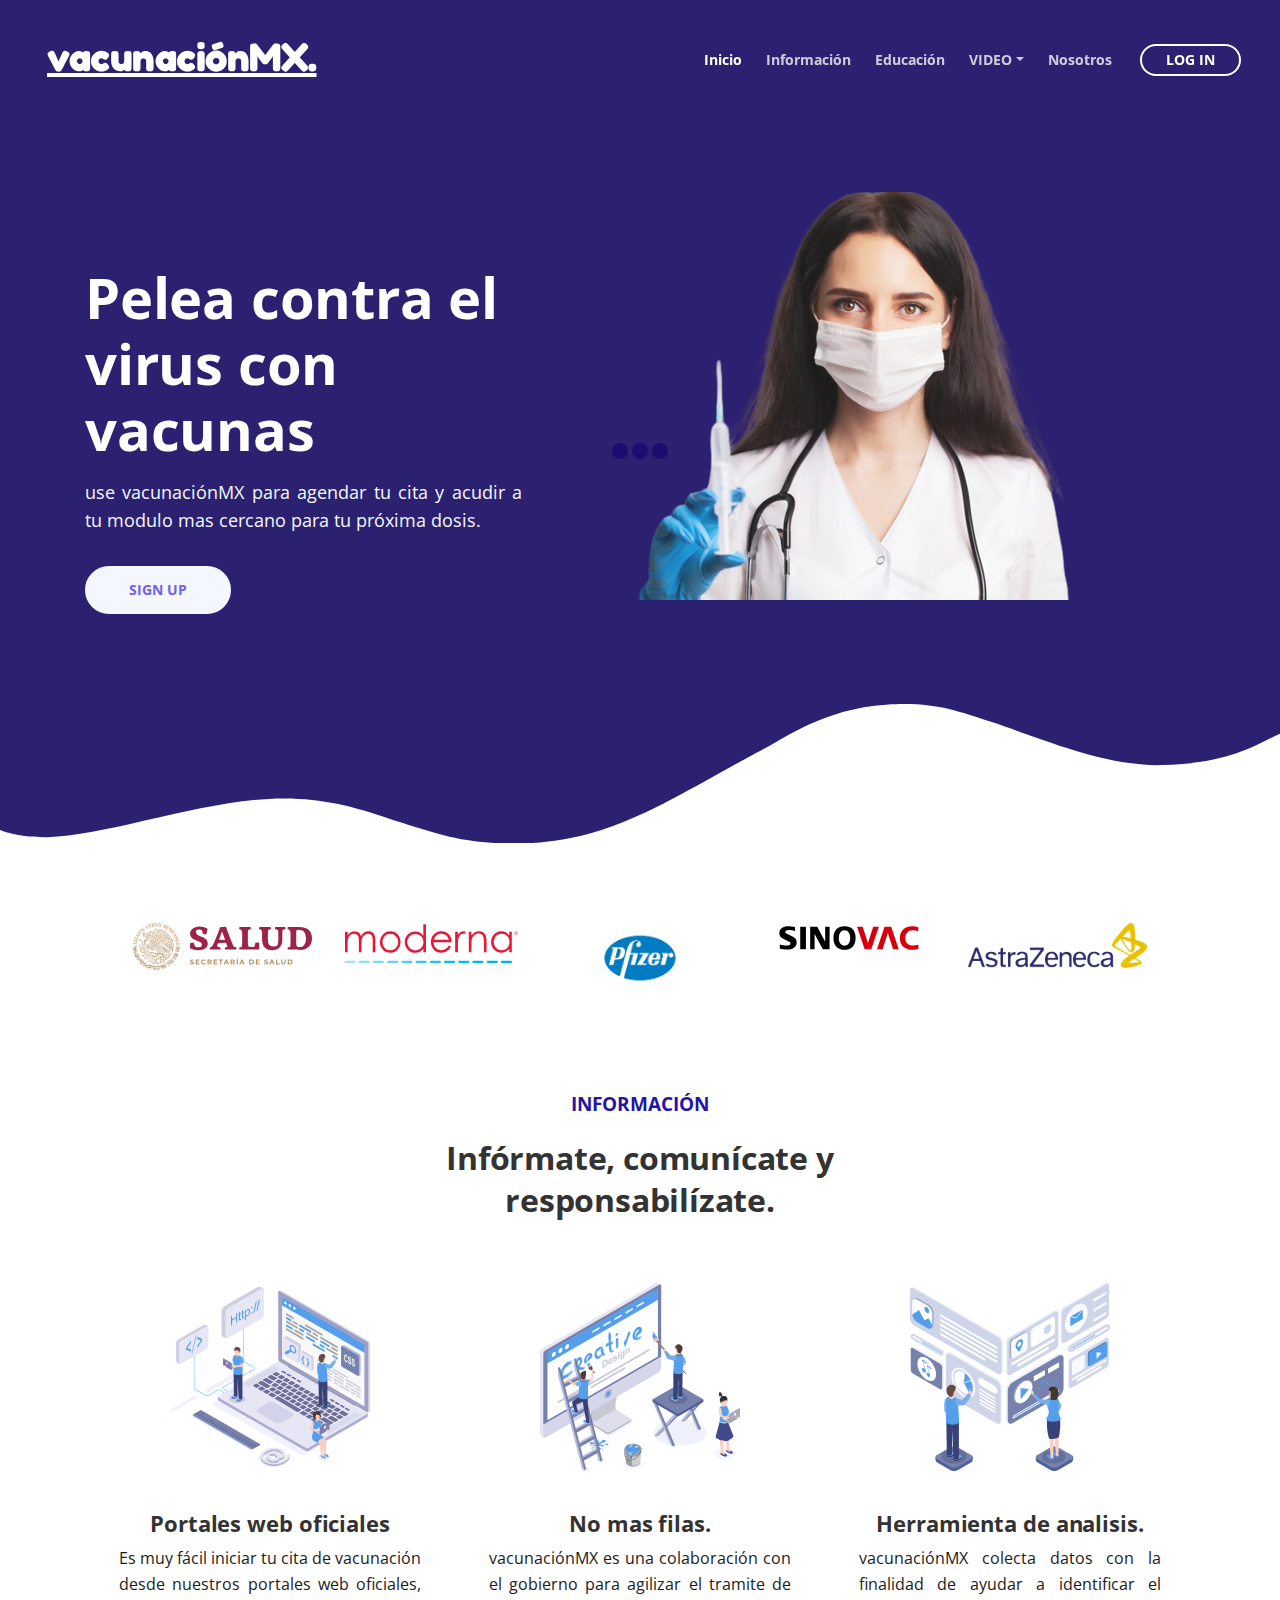
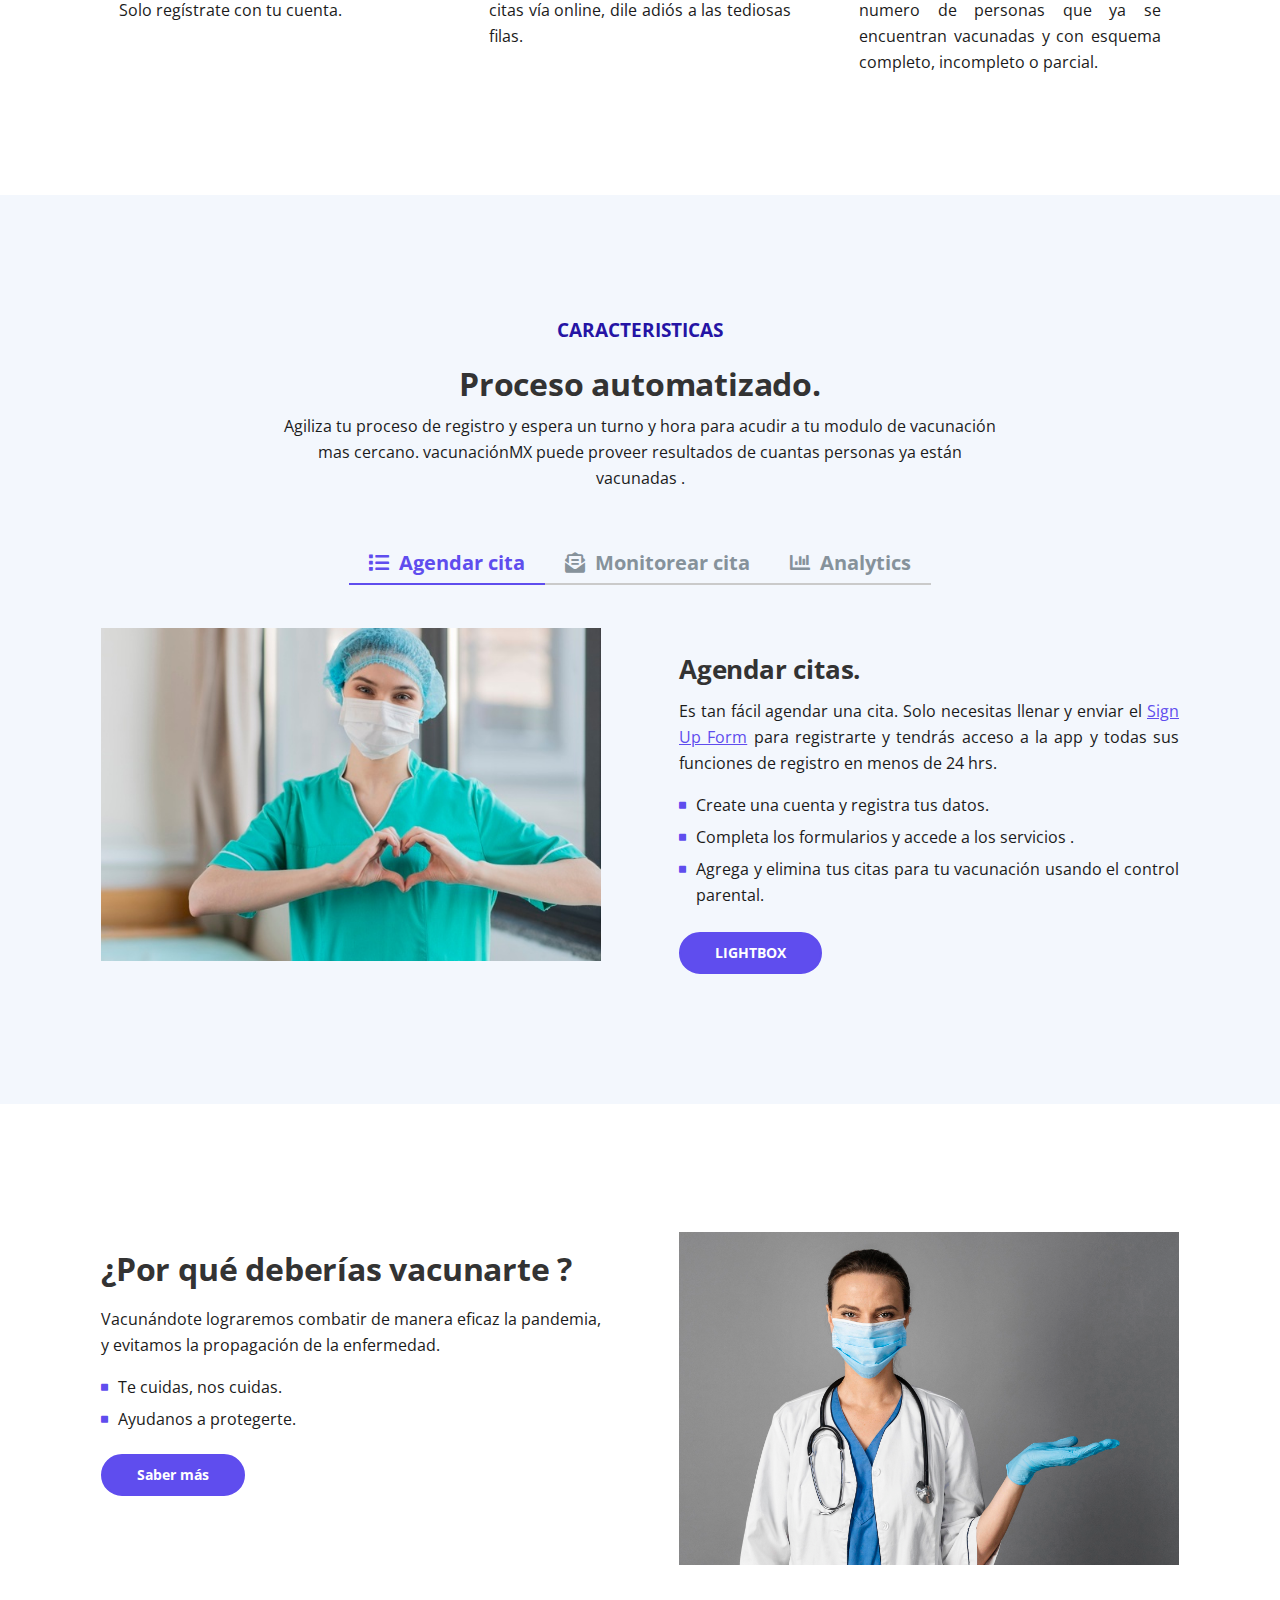
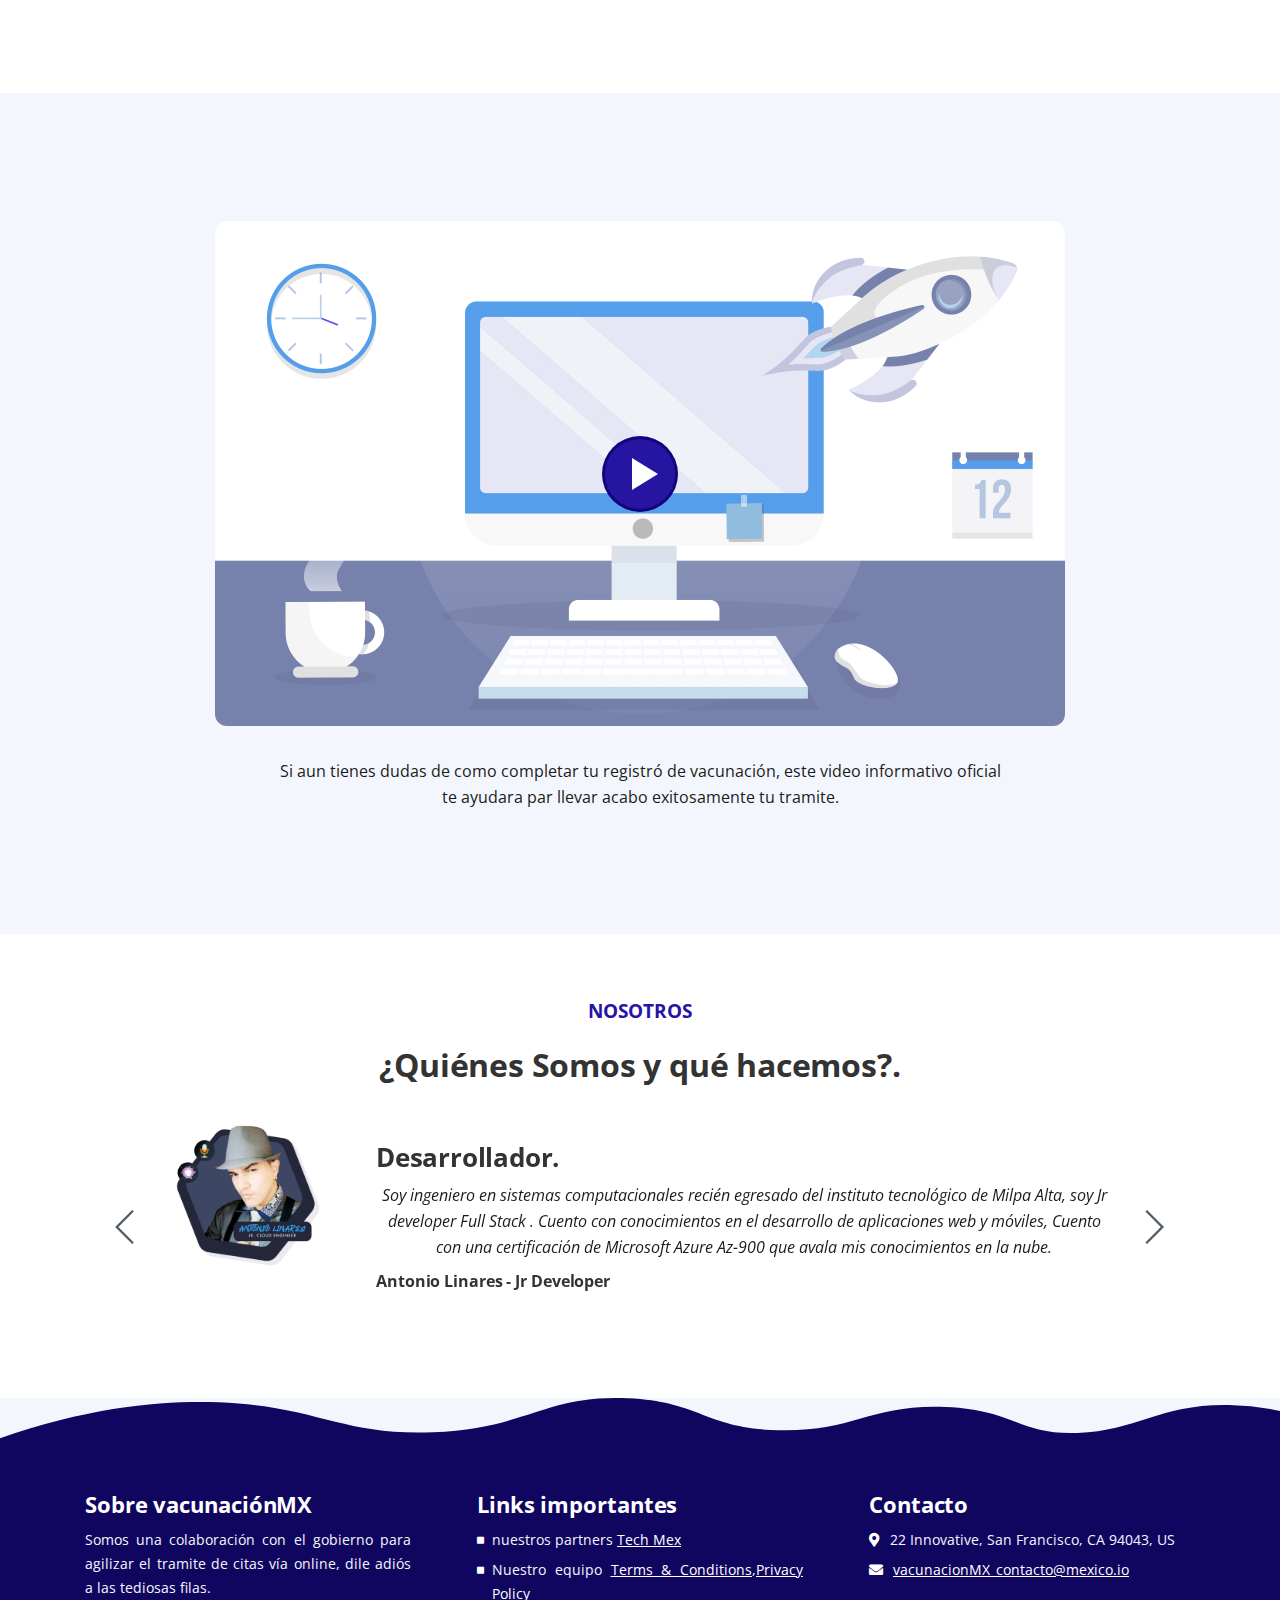
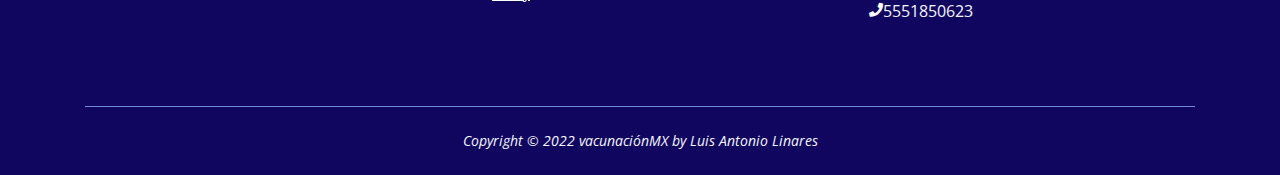
==== index.html @ 6ba775bc "se hizo toda la parte del fron-end" ====
<!DOCTYPE html>
<html lang="en">

<head>
    <meta charset="utf-8">
    <meta name="viewport" content="width=device-width, initial-scale=1, shrink-to-fit=no">

    <!-- SEO Meta Tags -->
    <meta name="description" content="Tivo is a HTML landing page template built with Bootstrap to help you crate engaging presentations for SaaS apps and convert visitors into users.">
    <meta name="author" content="Inovatik">

    <!-- OG Meta Tags to improve the way the post looks when you share the page on LinkedIn, Facebook, Google+ -->
    <meta property="og:site_name" content="" />
    <!-- website name -->
    <meta property="og:site" content="" />
    <!-- website link -->
    <meta property="og:title" content="" />
    <!-- title shown in the actual shared post -->
    <meta property="og:description" content="" />
    <!-- description shown in the actual shared post -->
    <meta property="og:image" content="" />
    <!-- image link, make sure it's jpg -->
    <meta property="og:url" content="" />
    <!-- where do you want your post to link to -->
    <meta property="og:type" content="article" />

    <!-- Website Title -->
    <title>Inicio</title>

    <!-- Styles -->
    <link href="https://fonts.googleapis.com/css?family=Open+Sans:400,400i,700&display=swap&subset=latin-ext" rel="stylesheet">
    <link href="css/bootstrap.css" rel="stylesheet">
    <link href="css/fontawesome-all.css" rel="stylesheet">
    <link href="css/swiper.css" rel="stylesheet">
    <link href="css/magnific-popup.css" rel="stylesheet">
    <link href="css/styles.css" rel="stylesheet">

    <!-- Favicon  -->
    <link rel="icon" href="images/pandemic_epidemic_earth_covid_coronavirus_diffuse_disease_icon_141605.svg">

    <!--Font Styles apis-->
    <link rel="preconnect" href="https://fonts.googleapis.com">
    <link rel="preconnect" href="https://fonts.gstatic.com" crossorigin>
    <link href="https://fonts.googleapis.com/css2?family=Fredoka+One&display=swap" rel="stylesheet">

    <!--nombre del sitio web para mostrar al comparir url-->
    <meta name="title" content="vacunaciónMX.">

    <!--descripcion del sitio-->
    <meta name="description" content="Somos una colaboración con el gobierno para agilizar el tramite de citas vía online, dile adiós a las tediosas filas.">

    <!--imagen miniatura de la pagina-->
    <meta property="og:image" content="">
    <meta property="og:image:width" content="1200">
    <meta property="og:image:height" content="630">

    <!--miniatura de la pagina-->
    <link rel="image_src" href="">


</head>

<body data-spy="scroll" data-target=".fixed-top">

    <!-- Preloader -->
    <div class="spinner-wrapper">
        <div class="spinner">
            <div class="bounce1"></div>
            <div class="bounce2"></div>
            <div class="bounce3"></div>
        </div>
    </div>
    <!-- end of preloader -->


    <!-- Navigation -->
    <nav class="navbar navbar-expand-lg navbar-dark navbar-custom fixed-top">
        <div class="container">

            <!-- Text Logo - Use this if you don't have a graphic logo -->
            <!-- <a class="navbar-brand logo-text page-scroll" href="index.html">Tivo</a> -->

            <!-- Image Logo -->
            <a class="navbar-brand logo-image" href="index.html">
                <h3 class="logo">vacunaciónMX.</h3>
            </a>

            <!-- Mobile Menu Toggle Button -->
            <button class="navbar-toggler" type="button" data-toggle="collapse" data-target="#navbarsExampleDefault" aria-controls="navbarsExampleDefault" aria-expanded="false" aria-label="Toggle navigation">
                <span class="navbar-toggler-awesome fas fa-bars"></span>
                <span class="navbar-toggler-awesome fas fa-times"></span>
            </button>
            <!-- end of mobile menu toggle button -->

            <div class="collapse navbar-collapse" id="navbarsExampleDefault">
                <ul class="navbar-nav ml-auto">
                    <li class="nav-item">
                        <a class="nav-link page-scroll" href="#header">Inicio <span class="sr-only">(current)</span></a>
                    </li>
                    <li class="nav-item">
                        <a class="nav-link page-scroll" href="#features">Información</a>
                    </li>
                    <li class="nav-item">
                        <a class="nav-link page-scroll" href="#details">Educación </a>
                    </li>

                    <!-- Dropdown Menu -->
                    <li class="nav-item dropdown">
                        <a class="nav-link dropdown-toggle page-scroll" href="#video" id="navbarDropdown" role="button" aria-haspopup="true" aria-expanded="false">VIDEO</a>
                        <div class="dropdown-menu" aria-labelledby="navbarDropdown">
                            <a class="dropdown-item" href="article-details.html"><span class="item-text">Articulos</span></a>
                            <div class="dropdown-items-divide-hr"></div>
                            <a class="dropdown-item" href="terms-conditions.html"><span class="item-text">Terminos y condiciones</span></a>
                            <div class="dropdown-items-divide-hr"></div>
                            <a class="dropdown-item" href="privacy-policy.html"><span class="item-text">Política de privacidad</span></a>
                        </div>
                    </li>
                    <!-- end of dropdown menu -->

                    <li class="nav-item">
                        <a class="nav-link page-scroll" href="#nosotros">Nosotros</a>
                    </li>
                </ul>
                <span class="nav-item">
                    <a class="btn-outline-sm" href="log-in.html">LOG IN</a>
                </span>
            </div>
        </div>
        <!-- end of container -->
    </nav>
    <!-- end of navbar -->
    <!-- end of navigation -->


    <!-- Header -->
    <header id="header" class="header">
        <div class="header-content">
            <div class="container">
                <div class="row">
                    <div class="col-lg-6 col-xl-5">
                        <div class="text-container">
                            <h1>Pelea contra el virus con vacunas </h1>
                            <p class="p-large">use vacunaciónMX para agendar tu cita y acudir a tu modulo mas cercano para tu próxima dosis.</p>
                            <a class="btn-solid-lg page-scroll" href="sign-up.html">SIGN UP</a>
                        </div>
                        <!-- end of text-container -->
                    </div>
                    <!-- end of col -->
                    <div class="col-lg-6 col-xl-7">
                        <div class="image-container">
                            <div class="img-wrapper">
                                <img class="img-fluid" src="images/doctora-removebg-preview.png" alt="alternative">
                            </div>
                            <!-- end of img-wrapper -->
                        </div>
                        <!-- end of image-container -->
                    </div>
                    <!-- end of col -->
                </div>
                <!-- end of row -->
            </div>
            <!-- end of container -->
        </div>
        <!-- end of header-content -->
    </header>
    <!-- end of header -->
    <svg class="header-frame" data-name="Layer 1" xmlns="http://www.w3.org/2000/svg" preserveAspectRatio="none" viewBox="0 0 1920 310"><defs><style>.cls-1{fill:#11065f;}</style></defs><title>header-frame</title><path class="cls-1" d="M0,283.054c22.75,12.98,53.1,15.2,70.635,14.808,92.115-2.077,238.3-79.9,354.895-79.938,59.97-.019,106.17,18.059,141.58,34,47.778,21.511,47.778,21.511,90,38.938,28.418,11.731,85.344,26.169,152.992,17.971,68.127-8.255,115.933-34.963,166.492-67.393,37.467-24.032,148.6-112.008,171.753-127.963,27.951-19.26,87.771-81.155,180.71-89.341,72.016-6.343,105.479,12.388,157.434,35.467,69.73,30.976,168.93,92.28,256.514,89.405,100.992-3.315,140.276-41.7,177-64.9V0.24H0V283.054Z"/></svg>
    <!-- end of header -->


    <!-- Customers -->
    <div class="slider-1">
        <div class="container">
            <div class="row">
                <div class="col-lg-12">

                    <!-- Image Slider -->
                    <div class="slider-container">
                        <div class="swiper-container image-slider">
                            <div class="swiper-wrapper">
                                <div class="swiper-slide">

                                    <img class="img-fluid" src="images/SALUD_Logo_2019.svg" alt="alternative">
                                </div>
                                <div class="swiper-slide">
                                    <img class="img-fluid" src="images/Moderna_logo.svg" alt="alternative" width="190">
                                </div>
                                <div class="swiper-slide">
                                    <img class="img-fluid" src="images/membs-news-details-140492.png" alt="alternative" width="100">
                                </div>
                                <div class="swiper-slide">
                                    <img class="img-fluid" src="images/Sinovac_logo.svg" alt="alternative" width="140">
                                </div>
                                <div class="swiper-slide">
                                    <img class="img-fluid" src="images/astraseneca.png" alt="alternative" width="290">
                                </div>
                            </div>
                            <!-- end of swiper-wrapper -->
                        </div>
                        <!-- end of swiper container -->
                    </div>
                    <!-- end of slider-container -->
                    <!-- end of image slider -->

                </div>
                <!-- end of col -->
            </div>
            <!-- end of row -->
        </div>
        <!-- end of container -->
    </div>
    <!-- end of slider-1 -->
    <!-- end of customers -->


    <!-- Description -->
    <div class="cards-1">
        <div class="container">
            <div class="row">
                <div class="col-lg-12">
                    <div class="above-heading">INFORMACIÓN</div> <br>
                    <h2 class="h2-heading">Infórmate, comunícate y responsabilízate.</h2>
                </div>
                <!-- end of col -->
            </div>
            <!-- end of row -->
            <div class="row">
                <div class="col-lg-12">

                    <!-- Card -->
                    <div class="card">
                        <div class="card-image">
                            <img class="img-fluid" src="images/description-1.png" alt="alternative">
                        </div>
                        <div class="card-body">
                            <h4 class="card-title">Portales web oficiales</h4>
                            <p>Es muy fácil iniciar tu cita de vacunación desde nuestros portales web oficiales, Solo regístrate con tu cuenta.</p>
                        </div>
                    </div>
                    <!-- end of card -->

                    <!-- Card -->
                    <div class="card">
                        <div class="card-image">
                            <img class="img-fluid" src="images/description-2.png" alt="alternative">
                        </div>
                        <div class="card-body">
                            <h4 class="card-title">No mas filas.</h4>
                            <p>vacunaciónMX es una colaboración con el gobierno para agilizar el tramite de citas vía online, dile adiós a las tediosas filas.</p>
                        </div>
                    </div>
                    <!-- end of card -->

                    <!-- Card -->
                    <div class="card">
                        <div class="card-image">
                            <img class="img-fluid" src="images/description-3.png" alt="alternative">
                        </div>
                        <div class="card-body">
                            <h4 class="card-title">Herramienta de analisis.</h4>
                            <p>vacunaciónMX colecta datos con la finalidad de ayudar a identificar el numero de personas que ya se encuentran vacunadas y con esquema completo, incompleto o parcial.</p>
                        </div>
                    </div>
                    <!-- end of card -->

                </div>
                <!-- end of col -->
            </div>
            <!-- end of row -->
        </div>
        <!-- end of container -->
    </div>
    <!-- end of cards-1 -->
    <!-- end of description -->


    <!-- Features -->
    <div id="features" class="tabs">
        <div class="container">
            <div class="row">
                <div class="col-lg-12">
                    <div class="above-heading">CARACTERISTICAS</div><br>
                    <h2 class="h2-heading">Proceso automatizado.</h2>
                    <p class="p-heading">Agiliza tu proceso de registro y espera un turno y hora para acudir a tu modulo de vacunación mas cercano. vacunaciónMX puede proveer resultados de cuantas personas ya están vacunadas .</p>
                </div>
                <!-- end of col -->
            </div>
            <!-- end of row -->
            <div class="row">
                <div class="col-lg-12">

                    <!-- Tabs Links -->
                    <ul class="nav nav-tabs" id="argoTabs" role="tablist">
                        <li class="nav-item">
                            <a class="nav-link active" id="nav-tab-1" data-toggle="tab" href="#tab-1" role="tab" aria-controls="tab-1" aria-selected="true"><i class="fas fa-list"></i>Agendar cita</a>
                        </li>
                        <li class="nav-item">
                            <a class="nav-link" id="nav-tab-2" data-toggle="tab" href="#tab-2" role="tab" aria-controls="tab-2" aria-selected="false"><i class="fas fa-envelope-open-text"></i>Monitorear cita</a>
                        </li>
                        <li class="nav-item">
                            <a class="nav-link" id="nav-tab-3" data-toggle="tab" href="#tab-3" role="tab" aria-controls="tab-3" aria-selected="false"><i class="fas fa-chart-bar"></i>Analytics</a>
                        </li>
                    </ul>
                    <!-- end of tabs links -->

                    <!-- Tabs Content -->
                    <div class="tab-content" id="argoTabsContent">

                        <!-- Tab -->
                        <div class="tab-pane fade show active" id="tab-1" role="tabpanel" aria-labelledby="tab-1">
                            <div class="row">
                                <div class="col-lg-6">
                                    <div class="image-container">
                                        <img class="img-fluid" src="images/enfermera.jpg" alt="alternative">
                                    </div>
                                    <!-- end of image-container -->
                                </div>
                                <!-- end of col -->
                                <div class="col-lg-6">
                                    <div class="text-container">
                                        <h3>Agendar citas.</h3>
                                        <p>Es tan fácil agendar una cita. Solo necesitas llenar y enviar el <a class="blue page-scroll" href="sign-up.html">Sign Up Form</a> para registrarte y tendrás acceso a la app y todas sus funciones de registro en menos
                                            de 24 hrs.</p>
                                        <ul class="list-unstyled li-space-lg">
                                            <li class="media">
                                                <i class="fas fa-square"></i>
                                                <div class="media-body">Create una cuenta y registra tus datos.</div>
                                            </li>
                                            <li class="media">
                                                <i class="fas fa-square"></i>
                                                <div class="media-body">Completa los formularios y accede a los servicios .</div>
                                            </li>
                                            <li class="media">
                                                <i class="fas fa-square"></i>
                                                <div class="media-body">Agrega y elimina tus citas para tu vacunación usando el control parental.</div>
                                            </li>
                                        </ul>
                                        <a class="btn-solid-reg popup-with-move-anim" href="#details-lightbox-1">LIGHTBOX</a>
                                    </div>
                                    <!-- end of text-container -->
                                </div>
                                <!-- end of col -->
                            </div>
                            <!-- end of row -->
                        </div>
                        <!-- end of tab-pane -->
                        <!-- end of tab -->

                        <!-- Tab -->
                        <div class="tab-pane fade" id="tab-2" role="tabpanel" aria-labelledby="tab-2">
                            <div class="row">
                                <div class="col-lg-6">
                                    <div class="image-container">
                                        <img class="img-fluid" src="images/SSA_ConvocanRegistro_MiVacuna.jpg" alt="alternative">
                                    </div>
                                    <!-- end of image-container -->
                                </div>
                                <!-- end of col -->
                                <div class="col-lg-6">
                                    <div class="text-container">
                                        <h3>Preperativos antes de tu vacuna. </h3>
                                        <p>El éxito de la vacuna esta fuertemente influenciado por la fuerza del cuerpo y el sistema inmune. Por lo tanto hay cosas severas que pueden intentar hacer que la vacuna funcione.</p>
                                        <ul class="list-unstyled li-space-lg">
                                            <li class="media">
                                                <i class="fas fa-square"></i>
                                                <div class="media-body">Evita bebidas alcohólicas.</div>
                                            </li>
                                            <li class="media">
                                                <i class="fas fa-square"></i>
                                                <div class="media-body">Evita el estres.</div>
                                            </li>
                                            <li class="media">
                                                <i class="fas fa-square"></i>
                                                <div class="media-body">Come saludable.</div>
                                            </li>
                                        </ul>
                                        <a class="btn-solid-reg popup-with-move-anim" href="#details-lightbox-2">LIGHTBOX</a>
                                    </div>
                                    <!-- end of text-container -->
                                </div>
                                <!-- end of col -->
                            </div>
                            <!-- end of row -->
                        </div>
                        <!-- end of tab-pane -->
                        <!-- end of tab -->

                        <!-- Tab -->
                        <div class="tab-pane fade" id="tab-3" role="tabpanel" aria-labelledby="tab-3">
                            <div class="row">
                                <div class="col-lg-6">
                                    <div class="image-container">
                                        <img class="img-fluid" src="images/registro.png" alt="alternative">
                                    </div>
                                    <!-- end of image-container -->
                                </div>
                                <!-- end of col -->
                                <div class="col-lg-6">
                                    <div class="text-container">
                                        <h3>Control Parental De Análisis. </h3>
                                        <p>El control parental de análisis es importante para recabar información de la población y tener identificadas el numero total de personas que ya están vacunadas . </p>
                                        <ul class="list-unstyled li-space-lg">
                                            <li class="media">
                                                <i class="fas fa-square"></i>
                                                <div class="media-body">llevar un control de tus dosis de vacunas aplicadas.</div>
                                            </li>
                                            <li class="media">
                                                <i class="fas fa-square"></i>
                                                <div class="media-body">
                                                    Fácil monitoreo de tu fecha de vacunación.</div>
                                            </li>
                                            <li class="media">
                                                <i class="fas fa-square"></i>
                                                <div class="media-body">Generar reportes de tus dosis aplicadas.</div>
                                            </li>
                                        </ul>
                                        <a class="btn-solid-reg popup-with-move-anim" href="#details-lightbox-3">LIGHTBOX</a>
                                    </div>
                                    <!-- end of text-container -->
                                </div>
                                <!-- end of col -->
                            </div>
                            <!-- end of row -->
                        </div>
                        <!-- end of tab-pane -->
                        <!-- end of tab -->

                    </div>
                    <!-- end of tab content -->
                    <!-- end of tabs content -->

                </div>
                <!-- end of col -->
            </div>
            <!-- end of row -->
        </div>
        <!-- end of container -->
    </div>
    <!-- end of tabs -->
    <!-- end of features -->


    <!-- Details Lightboxes -->
    <!-- Details Lightbox 1 -->
    <div id="details-lightbox-1" class="lightbox-basic zoom-anim-dialog mfp-hide">
        <div class="container">
            <div class="row">
                <button title="Close (Esc)" type="button" class="mfp-close x-button">×</button>
                <div class="col-lg-8">
                    <div class="image-container">
                        <img class="img-fluid" src="images/enfermera.jpg" alt="alternative">
                    </div>
                    <!-- end of image-container -->
                </div>
                <!-- end of col -->
                <div class="col-lg-4">
                    <h3>Agendar cita.</h3>
                    <hr>
                    <h5>Centro de servicios.</h5>
                    <p>Es tan fácil agendar una cita. Solo necesitas llenar y enviar el Sign Up Form para registrarte y tendrás acceso a la app y todas sus funciones de registro en menos de 24 hrs.</p>
                    <ul class="list-unstyled li-space-lg">
                        <li class="media">
                            <i class="fas fa-square"></i>
                            <div class="media-body">Create una cuenta y registra tus datos.</div>
                        </li>
                        <li class="media">
                            <i class="fas fa-square"></i>
                            <div class="media-body">Completa los formularios y accede a los servicios .</div>
                        </li>
                        <li class="media">
                            <i class="fas fa-square"></i>
                            <div class="media-body">Agrega y elimina tus citas para tu vacunación usando el control parental.</div>
                        </li>
                    </ul>
                    <a class="btn-solid-reg mfp-close" href="sign-up.html">SIGN UP</a> <a class="btn-outline-reg mfp-close as-button" href="#screenshots">Cerrar</a>
                </div>
                <!-- end of col -->
            </div>
            <!-- end of row -->
        </div>
        <!-- end of container -->
    </div>
    <!-- end of lightbox-basic -->
    <!-- end of details lightbox 1 -->

    <!-- Details Lightbox 2 -->
    <div id="details-lightbox-2" class="lightbox-basic zoom-anim-dialog mfp-hide">
        <div class="container">
            <div class="row">
                <button title="Close (Esc)" type="button" class="mfp-close x-button">×</button>
                <div class="col-lg-8">
                    <div class="image-container">
                        <img class="img-fluid" src="images/SSA_ConvocanRegistro_MiVacuna.jpg" alt="alternative">
                    </div>
                    <!-- end of image-container -->
                </div>
                <!-- end of col -->
                <div class="col-lg-4">
                    <h3>Preperativos antes de tu vacuna.</h3>
                    <hr>
                    <h5>Centro de servicios.</h5>
                    <p>El éxito de la vacuna esta fuertemente influenciado por la fuerza del cuerpo y el sistema inmune. Por lo tanto hay cosas severas que pueden intentar hacer que la vacuna funcione.</p>
                    <ul class="list-unstyled li-space-lg">
                        <li class="media">
                            <i class="fas fa-square"></i>
                            <div class="media-body">Evita bebidas alcohólicas.</div>
                        </li>
                        <li class="media">
                            <i class="fas fa-square"></i>
                            <div class="media-body">Evita el estres.</div>
                        </li>
                        <li class="media">
                            <i class="fas fa-square"></i>
                            <div class="media-body">Come saludable.</div>
                        </li>
                        <li class="media">
                            <i class="fas fa-square"></i>
                            <div class="media-body">Duerme bien.</div>
                        </li>
                        <li class="media">
                            <i class="fas fa-square"></i>
                            <div class="media-body">Ejercitate.</div>
                        </li>

                    </ul>
                    <a class="btn-solid-reg mfp-close" href="sign-up.html">SIGN UP</a> <a class="btn-outline-reg mfp-close as-button" href="#screenshots">Cerrar</a>
                </div>
                <!-- end of col -->
            </div>
            <!-- end of row -->
        </div>
        <!-- end of container -->
    </div>
    <!-- end of lightbox-basic -->
    <!-- end of details lightbox 2 -->

    <!-- Details Lightbox 3 -->
    <div id="details-lightbox-3" class="lightbox-basic zoom-anim-dialog mfp-hide">
        <div class="container">
            <div class="row">
                <button title="Close (Esc)" type="button" class="mfp-close x-button">×</button>
                <div class="col-lg-8">
                    <div class="image-container">
                        <img class="img-fluid" src="images/registro.png" alt="alternative">
                    </div>
                    <!-- end of image-container -->
                </div>
                <!-- end of col -->
                <div class="col-lg-4">
                    <h3>Control Parental De Análisis.</h3>
                    <hr>
                    <h5>Centro de servicios.</h5>
                    <p>El control parental de análisis es importante para recabar información de la población y tener identificadas el numero total de personas que ya están vacunadas.</p>
                    <ul class="list-unstyled li-space-lg">
                        <li class="media">
                            <i class="fas fa-square"></i>
                            <div class="media-body">llevar un control de tus dosis de vacunas aplicadas.</div>
                        </li>
                        <li class="media">
                            <i class="fas fa-square"></i>
                            <div class="media-body">Fácil monitoreo de tu fecha de vacunación.</div>
                        </li>
                        <li class="media">
                            <i class="fas fa-square"></i>
                            <div class="media-body">Generar reportes de tus dosis aplicadas.</div>
                        </li>

                    </ul>
                    <a class="btn-solid-reg mfp-close" href="sign-up.html">SIGN UP</a> <a class="btn-outline-reg mfp-close as-button" href="#screenshots">Cerrar</a>
                </div>
                <!-- end of col -->
            </div>
            <!-- end of row -->
        </div>
        <!-- end of container -->
    </div>
    <!-- end of lightbox-basic -->
    <!-- end of details lightbox 3 -->
    <!-- end of details lightboxes -->


    <!-- Details -->
    <div id="details" class="basic-1">
        <div class="container">
            <div class="row">
                <div class="col-lg-6">
                    <div class="text-container">
                        <h2>¿Por qué deberías vacunarte ?</h2>
                        <p>Vacunándote lograremos combatir de manera eficaz la pandemia, y evitamos la propagación de la enfermedad.</p>
                        <ul class="list-unstyled li-space-lg">
                            <li class="media">
                                <i class="fas fa-square"></i>
                                <div class="media-body">Te cuidas, nos cuidas.</div>
                            </li>
                            <li class="media">
                                <i class="fas fa-square"></i>
                                <div class="media-body">Ayudanos a protegerte.</div>
                            </li>
                        </ul>
                        <a class="btn-solid-reg page-scroll" href="https://coronavirus.gob.mx/" target="Blank">Saber más</a>
                    </div>
                    <!-- end of text-container -->
                </div>
                <!-- end of col -->
                <div class="col-lg-6">
                    <div class="image-container">
                        <img class="img-fluid" src="images/female-doctor-at-hospital-wearing-mask.jpg" alt="alternative">
                    </div>
                    <!-- end of image-container -->
                </div>
                <!-- end of col -->
            </div>
            <!-- end of row -->
        </div>
        <!-- end of container -->
    </div>
    <!-- end of basic-1 -->
    <!-- end of details -->


    <!-- Video -->
    <div id="video" class="basic-2">
        <div class="container">
            <div class="row">
                <div class="col-lg-12">

                    <!-- Video Preview -->
                    <div class="image-container">
                        <div class="video-wrapper">
                            <a class="popup-youtube" href="https://www.youtube.com/watch?v=porJUFgbhIk&feature=emb_imp_woyt&ab_channel=SNDIF" data-effect="fadeIn">
                                <img class="img-fluid" src="images/video-image.png" alt="alternative">
                                <span class="video-play-button">
                                    <span></span>
                                </span>
                            </a>
                        </div>
                        <!-- end of video-wrapper -->
                    </div>
                    <!-- end of image-container -->
                    <!-- end of video preview -->

                    <div class="p-heading">Si aun tienes dudas de como completar tu registró de vacunación, este video informativo oficial te ayudara par llevar acabo exitosamente tu tramite.</div>
                </div>
                <!-- end of col -->
            </div>
            <!-- end of row -->
        </div>
        <!-- end of container -->
    </div>
    <!-- end of basic-2 -->
    <!-- end of video -->

    <!-- Testimonials -->
    <div class="slider-2" id="nosotros"> <br>
        <div class="above-heading">NOSOTROS</div> <br>
        <h2 class="h2-heading">¿Quiénes Somos y qué hacemos?.</h2> <br>

        <div class="container">
            <div class="row">
                <div class="col-lg-12">

                    <!-- Text Slider -->
                    <div class="slider-container">
                        <div class="swiper-container text-slider">
                            <div class="swiper-wrapper">

                                <!-- Slide -->
                                <div class="swiper-slide">
                                    <div class="image-wrapper">
                                        <img class="img-fluid" src="images/T-frame.png" alt="alternative">
                                    </div>
                                    <!-- end of image-wrapper -->
                                    <div class="text-wrapper">
                                        <h3>Desarrollador.</h3>
                                        <div class="testimonial-text">
                                            Soy ingeniero en sistemas computacionales recién egresado del instituto tecnológico de Milpa Alta, soy Jr developer Full Stack . Cuento con conocimientos en el desarrollo de aplicaciones web y móviles, Cuento con una certificación de Microsoft Azure Az-900
                                            que avala mis conocimientos en la nube.</div>
                                        <div class="testimonial-author">Antonio Linares - Jr Developer</div>
                                    </div>
                                    <!-- end of text-wrapper -->
                                </div>
                                <!-- end of swiper-slide -->
                                <!-- end of slide -->

                                <!-- Slide -->
                                <div class="swiper-slide">
                                    <div class="image-wrapper">
                                        <img class="img-fluid" src="images/Boris.jpg" alt="alternative">
                                    </div>
                                    <!-- end of image-wrapper -->
                                    <div class="text-wrapper">
                                        <h3>Dueño.</h3>
                                        <div class="testimonial-text">miau miau miau miau miau miau miuaaau miau miau maiu miau miau miau miau miau miau miuaaau miau miau maiu miau miau miau miau miau miau miuaaau miau miau maiu miau miau miau miau miau miau miuaaau miau miau maiu
                                            miau miau miau miau miau miau miuaaau miau miau maiu </div>
                                        <div class="testimonial-author">Boris - Un gato</div>
                                    </div>
                                    <!-- end of text-wrapper -->
                                </div>
                                <!-- end of swiper-slide -->
                                <!-- end of slide -->

                                <!-- Slide -->
                                <div class="swiper-slide">
                                    <div class="image-wrapper">
                                        <img class="img-fluid" src="images/gato.jpg" alt="alternative">
                                    </div>
                                    <!-- end of image-wrapper -->
                                    <div class="text-wrapper">
                                        <h3>Diseñador.</h3>
                                        <div class="testimonial-text">miau miau miau miau miau miau miuaaau miau miau maiu miau miau miau miau miau miau miuaaau miau miau maiu miau miau miau miau miau miau miuaaau miau miau maiu miau miau miau miau miau miau miuaaau miau miau maiu
                                            miau miau miau miau miau miau miuaaau miau miau maiu </div>
                                        <div class="testimonial-author">Skiper - Otro gato</div>
                                    </div>
                                    <!-- end of text-wrapper -->
                                </div>
                                <!-- end of swiper-slide -->
                                <!-- end of slide -->
                                <!-- end of swiper-slide -->
                                <!-- end of slide -->

                            </div>
                            <!-- end of swiper-wrapper -->

                            <!-- Add Arrows -->
                            <div class="swiper-button-next"></div>
                            <div class="swiper-button-prev"></div>
                            <!-- end of add arrows -->

                        </div>
                        <!-- end of swiper-container -->
                    </div>
                    <!-- end of slider-container -->
                    <!-- end of text slider -->

                </div>
                <!-- end of col -->
            </div>
            <!-- end of row -->
        </div>
        <!-- end of container -->
    </div>
    <!-- end of slider-2 -->
    <!-- end of testimonials -->





    <!-- Footer -->
    <svg class="ex-footer-frame" data-name="Layer 2" xmlns="http://www.w3.org/2000/svg" preserveAspectRatio="none" viewBox="0 0 1920 79"><defs><style>.cls-2{fill:#11065f;}</style></defs><title>footer-frame</title><path class="cls-2" d="M0,72.427C143,12.138,255.5,4.577,328.644,7.943c147.721,6.8,183.881,60.242,320.83,53.737,143-6.793,167.826-68.128,293-60.9,109.095,6.3,115.68,54.364,225.251,57.319,113.58,3.064,138.8-47.711,251.189-41.8,104.012,5.474,109.713,50.4,197.369,46.572,89.549-3.91,124.375-52.563,227.622-50.155A338.646,338.646,0,0,1,1920,23.467V79.75H0V72.427Z" transform="translate(0 -0.188)"/></svg>

    <div class="footer">
        <div class="container">
            <div class="row">
                <div class="col-md-4">
                    <div class="footer-col first">
                        <h4>Sobre vacunaciónMX</h4>
                        <p class="p-small">Somos una colaboración con el gobierno para agilizar el tramite de citas vía online, dile adiós a las tediosas filas.</p>
                    </div>
                </div>
                <!-- end of col -->
                <div class="col-md-4">
                    <div class="footer-col middle">
                        <h4>Links importantes</h4>
                        <ul class="list-unstyled li-space-lg p-small">
                            <li class="media">
                                <i class="fas fa-square"></i>
                                <div class="media-body">nuestros partners
                                    <a class="white" href="https://www.youtube.com/c/TECHMEX-Elcomfortdelingeniero" target="blacnk">Tech Mex</a>
                                </div>
                            </li>
                            <li class="media">
                                <i class="fas fa-square"></i>
                                <div class="media-body">Nuestro equipo <a class="white" href="terms-conditions.html">Terms & Conditions</a>,<a class="white" href="privacy-policy.html">Privacy Policy</a></div>
                            </li>
                        </ul>
                    </div>
                </div>
                <!-- end of col -->
                <div class="col-md-4">
                    <div class="footer-col last">
                        <h4>Contacto</h4>
                        <ul class="list-unstyled li-space-lg p-small">
                            <li class="media">
                                <i class="fas fa-map-marker-alt"></i>
                                <div class="media-body">22 Innovative, San Francisco, CA 94043, US</div>
                            </li>
                            <li class="media">
                                <i class="fas fa-envelope"></i>
                                <div class="media-body">
                                    <a class="white" href="mailto:contact@tivo.com"> vacunacionMX_contacto@mexico.io </a>

                                </div>
                            </li>

                        </ul>
                        <ul class="list-unstyled li-space-lg p-small">
                            <li class="media">
                                <i class="fas fa-phone"></i>
                                <p> 5551850623</p>
                            </li>
                            <li class="media">
                    </div>
                    </li>

                    </ul>
                </div>
            </div>
            <!-- end of col -->
        </div>
        <!-- end of row -->
    </div>
    <!-- end of container -->
    </div>
    <!-- end of footer -->
    <!-- end of footer -->


    <!-- Copyright -->
    <div class="copyright">
        <div class="container">
            <div class="row">
                <div class="col-lg-12">
                    <p class="p-small"><em> Copyright © 2022 vacunaciónMX by Luis Antonio Linares</em></p>
                </div>
                <!-- end of col -->
            </div>
            <!-- enf of row -->
        </div>
        <!-- end of container -->
    </div>
    <!-- end of copyright -->
    <!-- end of copyright -->


    <!-- Scripts -->
    <script src="js/jquery.min.js"></script>
    <!-- jQuery for Bootstrap's JavaScript plugins -->
    <script src="js/popper.min.js"></script>
    <!-- Popper tooltip library for Bootstrap -->
    <script src="js/bootstrap.min.js"></script>
    <!-- Bootstrap framework -->
    <script src="js/jquery.easing.min.js"></script>
    <!-- jQuery Easing for smooth scrolling between anchors -->
    <script src="js/swiper.min.js"></script>
    <!-- Swiper for image and text sliders -->
    <script src="js/jquery.magnific-popup.js"></script>
    <!-- Magnific Popup for lightboxes -->
    <script src="js/validator.min.js"></script>
    <!-- Validator.js - Bootstrap plugin that validates forms -->
    <script src="js/scripts.js"></script>
    <!-- Custom scripts -->
</body>

</html>
---- css/styles.css ----
/*****************************************
Table Of Contents:

01. General Styles
02. Preloader
03. Navigation
04. Header
05. Customers
06. Description
07. Features
08. Features Lightboxes
09. Details
10. Video
11. Pricing
12. Testimonials
13. Newsletter
14. Footer
15. Copyright
16. Back To Top Button
17. Extra Pages
18. Sign Up and Log In Pages
19. Media Queries
******************************************/


/*****************************************
Colors:
- Backgrounds, buttons, bullets, icons - blue #5f4dee
- Backgrounds, light button, light body text - light gray #f3f7fd
- Headings text - black #333
- Body text - dark gray #555
******************************************/


/******************************/


/*     01. General Styles     */


/******************************/

body,
html {
    width: 100%;
    height: 100%;
}

body,
p {
    color: rgb(27, 27, 27);
    font: 400 1rem/1.625rem "Open Sans", sans-serif;
    text-align: justify;
    text-align-last: auto;
}

.p-large {
    font: 400 1.125rem/1.75rem "Open Sans", sans-serif;
}

.p-small {
    font: 400 0.875rem/1.5rem "Open Sans", sans-serif;
}

h1 {
    color: #333;
    font: 700 2.5rem/3.125rem "Open Sans", sans-serif;
    letter-spacing: -0.2px;
}

h2 {
    color: #333;
    font: 700 2rem/2.625rem "Open Sans", sans-serif;
    letter-spacing: -0.2px;
}

h3 {
    color: #333;
    font: 700 1.625rem/2.125rem "Open Sans", sans-serif;
    letter-spacing: -0.2px;
}

h3.logo {
    color: rgb(255, 255, 255);
    font-size: 2em;
    font-family: 'Fredoka One', cursive;
    letter-spacing: -0.5px;
}

h3.logo:hover {
    background-color: transparent;
    color: #9bdb06;
    text-decoration: none;
}

h4 {
    color: #333;
    font: 700 1.375rem/1.75rem "Open Sans", sans-serif;
    letter-spacing: -0.1px;
}

h5 {
    color: #333;
    font: 700 1.125rem/1.5rem "Open Sans", sans-serif;
    letter-spacing: -0.1px;
}

h6 {
    color: #333;
    font: 700 1rem/1.375rem "Open Sans", sans-serif;
    letter-spacing: -0.1px;
}

.above-heading {
    color: #2514a5;
    font: 700 0.99rem/0.875rem "Open Sans", sans-serif;
    text-align: center;
    font-size: larger;
}

.p-heading {
    margin-bottom: 3.25rem;
}

.testimonial-text {
    font: italic 400 1rem/1.625rem "Open Sans", sans-serif;
    text-align: center;
}

.testimonial-author {
    font: 700 1rem/1.625rem "Open Sans", sans-serif;
    letter-spacing: -0.1px;
}

.li-space-lg li {
    margin-bottom: 0.375rem;
}

.indent {
    padding-left: 1.25rem;
}

a {
    color: #555;
    text-decoration: underline;
}

a:hover {
    color: #555;
    text-decoration: underline;
}

a.white {
    color: #fff;
}

.em {
    color: #0300a5;
    font-style: italic;
}

.decorative-line {
    display: block;
    width: 5rem;
    height: 0.5rem;
    margin-right: auto;
    margin-left: auto;
}

.blue {
    color: #5f4dee;
}

.orange {
    color: #a57100;
    font-size: 1.2em;
}

.orange:hover {
    color: #0300a5;
}

.btn-solid-reg {
    display: inline-block;
    padding: 1.1875rem 2.125rem 1.1875rem 2.125rem;
    border: 0.125rem solid #5f4dee;
    border-radius: 2rem;
    background-color: #5f4dee;
    color: #fff;
    font: 700 0.875rem/0 "Open Sans", sans-serif;
    text-decoration: none;
    transition: all 0.2s;
}

.btn-solid-reg:hover {
    background-color: transparent;
    color: #5f4dee;
    text-decoration: none;
}

.btn-solid-lg {
    display: inline-block;
    padding: 1.375rem 2.625rem 1.375rem 2.625rem;
    border: 0.125rem solid #5f4dee;
    border-radius: 2rem;
    background-color: #5f4dee;
    color: #fff;
    font: 700 0.875rem/0 "Open Sans", sans-serif;
    text-decoration: none;
    transition: all 0.2s;
}

.btn-solid-lg:hover {
    background-color: transparent;
    color: #5f4dee;
    text-decoration: none;
}

.btn-outline-reg {
    display: inline-block;
    padding: 1.1875rem 2.125rem 1.1875rem 2.125rem;
    border: 0.125rem solid #5f4dee;
    border-radius: 2rem;
    background-color: transparent;
    color: #5f4dee;
    font: 700 0.875rem/0 "Open Sans", sans-serif;
    text-decoration: none;
    transition: all 0.2s;
}

.btn-outline-reg:hover {
    background-color: #5f4dee;
    color: #fff;
    text-decoration: none;
}

.btn-outline-lg {
    display: inline-block;
    padding: 1.375rem 2.625rem 1.375rem 2.625rem;
    border: 0.125rem solid #5f4dee;
    border-radius: 2rem;
    background-color: transparent;
    color: #5f4dee;
    font: 700 0.875rem/0 "Open Sans", sans-serif;
    text-decoration: none;
    transition: all 0.2s;
}

.btn-outline-lg:hover {
    background-color: #5f4dee;
    color: #fff;
    text-decoration: none;
}

.btn-outline-sm {
    display: inline-block;
    padding: 0.875rem 1.5rem 0.875rem 1.5rem;
    border: 0.125rem solid #5f4dee;
    border-radius: 2rem;
    background-color: transparent;
    color: #5f4dee;
    font: 700 0.875rem/0 "Open Sans", sans-serif;
    text-decoration: none;
    transition: all 0.2s;
}

.btn-outline-sm:hover {
    background-color: #5f4dee;
    color: #fff;
    text-decoration: none;
}

.form-group {
    position: relative;
    margin-bottom: 1.25rem;
}

.form-group.has-error.has-danger {
    margin-bottom: 0.625rem;
}

.form-group.has-error.has-danger .help-block.with-errors ul {
    margin-top: 0.375rem;
}

.label-control {
    position: absolute;
    top: 0.87rem;
    left: 1.25rem;
    color: #555;
    opacity: 1;
    font: 400 0.875rem/1.375rem "Open Sans", sans-serif;
    cursor: text;
    transition: all 0.2s ease;
}


/* IE10+ hack to solve lower label text position compared to the rest of the browsers */

@media screen and (-ms-high-contrast: active),
screen and (-ms-high-contrast: none) {
    .label-control {
        top: 0.9375rem;
    }
}

.form-control-input:focus+.label-control,
.form-control-input.notEmpty+.label-control,
.form-control-textarea:focus+.label-control,
.form-control-textarea.notEmpty+.label-control {
    top: 0.125rem;
    opacity: 1;
    font-size: 0.75rem;
    font-weight: 700;
}

.form-control-input,
.form-control-select {
    display: block;
    /* needed for proper display of the label in Firefox, IE, Edge */
    width: 100%;
    padding-top: 1.0625rem;
    padding-bottom: 0.0625rem;
    padding-left: 1.25rem;
    border: 1px solid #c4d8dc;
    border-radius: 0.25rem;
    background-color: #fff;
    color: #555;
    font: 400 0.875rem/1.875rem "Open Sans", sans-serif;
    transition: all 0.2s;
    -webkit-appearance: none;
    /* removes inner shadow on form inputs on ios safari */
}

.form-control-select {
    padding-top: 0.5rem;
    padding-bottom: 0.5rem;
    height: 3rem;
}


/* IE10+ hack to solve lower label text position compared to the rest of the browsers */

@media screen and (-ms-high-contrast: active),
screen and (-ms-high-contrast: none) {
    .form-control-input {
        padding-top: 1.25rem;
        padding-bottom: 0.75rem;
        line-height: 1.75rem;
    }
    .form-control-select {
        padding-top: 0.875rem;
        padding-bottom: 0.75rem;
        height: 3.125rem;
        line-height: 2.125rem;
    }
}

select {
    /* you should keep these first rules in place to maintain cross-browser behavior */
    -webkit-appearance: none;
    -moz-appearance: none;
    -ms-appearance: none;
    -o-appearance: none;
    appearance: none;
    background-image: url('../images/down-arrow.png');
    background-position: 96% 50%;
    background-repeat: no-repeat;
    outline: none;
}

select::-ms-expand {
    display: none;
    /* removes the ugly default down arrow on select form field in IE11 */
}

.form-control-textarea {
    display: block;
    /* used to eliminate a bottom gap difference between Chrome and IE/FF */
    width: 100%;
    height: 8rem;
    /* used instead of html rows to normalize height between Chrome and IE/FF */
    padding-top: 1.25rem;
    padding-left: 1.3125rem;
    border: 1px solid #c4d8dc;
    border-radius: 0.25rem;
    background-color: #fff;
    color: #555;
    font: 400 0.875rem/1.75rem "Open Sans", sans-serif;
    transition: all 0.2s;
}

.form-control-input:focus,
.form-control-select:focus,
.form-control-textarea:focus {
    border: 1px solid #a1a1a1;
    outline: none;
    /* Removes blue border on focus */
}

.form-control-input:hover,
.form-control-select:hover,
.form-control-textarea:hover {
    border: 1px solid #a1a1a1;
}

.checkbox {
    font: 400 0.75rem/1.25rem "Open Sans", sans-serif;
}

input[type='checkbox'] {
    vertical-align: -15%;
    margin-right: 0.375rem;
}


/* IE10+ hack to raise checkbox field position compared to the rest of the browsers */

@media screen and (-ms-high-contrast: active),
screen and (-ms-high-contrast: none) {
    input[type='checkbox'] {
        vertical-align: -9%;
    }
}

.form-control-submit-button {
    display: inline-block;
    width: 100%;
    height: 3.125rem;
    border: 1px solid #5f4dee;
    border-radius: 1.5rem;
    background-color: #5f4dee;
    color: #fff;
    font: 700 0.875rem/0 "Open Sans", sans-serif;
    cursor: pointer;
    transition: all 0.2s;
}

.form-control-submit-button:hover {
    background-color: transparent;
    color: #5f4dee;
}


/* Form Success And Error Message Formatting */

#smsgSubmit.h3.text-center.tada.animated,
#lmsgSubmit.h3.text-center.tada.animated,
#nmsgSubmit.h3.text-center.tada.animated,
#pmsgSubmit.h3.text-center.tada.animated,
#smsgSubmit.h3.text-center,
#lmsgSubmit.h3.text-center,
#nmsgSubmit.h3.text-center,
#pmsgSubmit.h3.text-center {
    display: block;
    margin-bottom: 0;
    color: #555;
    font-size: 1.125rem;
    line-height: 1rem;
}

.help-block.with-errors .list-unstyled {
    color: #555;
    font-size: 0.75rem;
    line-height: 1.125rem;
    text-align: left;
}

.help-block.with-errors ul {
    margin-bottom: 0;
}


/* end of form success and error message formatting */


/* Form Success And Error Message Animation - Animate.css */

@-webkit-keyframes tada {
    from {
        -webkit-transform: scale3d(1, 1, 1);
        -ms-transform: scale3d(1, 1, 1);
        transform: scale3d(1, 1, 1);
    }
    10%,
    20% {
        -webkit-transform: scale3d(.9, .9, .9) rotate3d(0, 0, 1, -3deg);
        -ms-transform: scale3d(.9, .9, .9) rotate3d(0, 0, 1, -3deg);
        transform: scale3d(.9, .9, .9) rotate3d(0, 0, 1, -3deg);
    }
    30%,
    50%,
    70%,
    90% {
        -webkit-transform: scale3d(1.1, 1.1, 1.1) rotate3d(0, 0, 1, 3deg);
        -ms-transform: scale3d(1.1, 1.1, 1.1) rotate3d(0, 0, 1, 3deg);
        transform: scale3d(1.1, 1.1, 1.1) rotate3d(0, 0, 1, 3deg);
    }
    40%,
    60%,
    80% {
        -webkit-transform: scale3d(1.1, 1.1, 1.1) rotate3d(0, 0, 1, -3deg);
        -ms-transform: scale3d(1.1, 1.1, 1.1) rotate3d(0, 0, 1, -3deg);
        transform: scale3d(1.1, 1.1, 1.1) rotate3d(0, 0, 1, -3deg);
    }
    to {
        -webkit-transform: scale3d(1, 1, 1);
        -ms-transform: scale3d(1, 1, 1);
        transform: scale3d(1, 1, 1);
    }
}

@keyframes tada {
    from {
        -webkit-transform: scale3d(1, 1, 1);
        -ms-transform: scale3d(1, 1, 1);
        transform: scale3d(1, 1, 1);
    }
    10%,
    20% {
        -webkit-transform: scale3d(.9, .9, .9) rotate3d(0, 0, 1, -3deg);
        -ms-transform: scale3d(.9, .9, .9) rotate3d(0, 0, 1, -3deg);
        transform: scale3d(.9, .9, .9) rotate3d(0, 0, 1, -3deg);
    }
    30%,
    50%,
    70%,
    90% {
        -webkit-transform: scale3d(1.1, 1.1, 1.1) rotate3d(0, 0, 1, 3deg);
        -ms-transform: scale3d(1.1, 1.1, 1.1) rotate3d(0, 0, 1, 3deg);
        transform: scale3d(1.1, 1.1, 1.1) rotate3d(0, 0, 1, 3deg);
    }
    40%,
    60%,
    80% {
        -webkit-transform: scale3d(1.1, 1.1, 1.1) rotate3d(0, 0, 1, -3deg);
        -ms-transform: scale3d(1.1, 1.1, 1.1) rotate3d(0, 0, 1, -3deg);
        transform: scale3d(1.1, 1.1, 1.1) rotate3d(0, 0, 1, -3deg);
    }
    to {
        -webkit-transform: scale3d(1, 1, 1);
        -ms-transform: scale3d(1, 1, 1);
        transform: scale3d(1, 1, 1);
    }
}

.tada {
    -webkit-animation-name: tada;
    animation-name: tada;
}

.animated {
    -webkit-animation-duration: 1s;
    animation-duration: 1s;
    -webkit-animation-fill-mode: both;
    animation-fill-mode: both;
}


/* end of form success and error message animation - Animate.css */


/* Fade-move Animation For Details Lightbox - Magnific Popup */


/* at start */

.my-mfp-slide-bottom .zoom-anim-dialog {
    opacity: 0;
    transition: all 0.2s ease-out;
    -webkit-transform: translateY(-1.25rem) perspective(37.5rem) rotateX(10deg);
    -ms-transform: translateY(-1.25rem) perspective(37.5rem) rotateX(10deg);
    transform: translateY(-1.25rem) perspective(37.5rem) rotateX(10deg);
}


/* animate in */

.my-mfp-slide-bottom.mfp-ready .zoom-anim-dialog {
    opacity: 1;
    -webkit-transform: translateY(0) perspective(37.5rem) rotateX(0);
    -ms-transform: translateY(0) perspective(37.5rem) rotateX(0);
    transform: translateY(0) perspective(37.5rem) rotateX(0);
}


/* animate out */

.my-mfp-slide-bottom.mfp-removing .zoom-anim-dialog {
    opacity: 0;
    -webkit-transform: translateY(-0.625rem) perspective(37.5rem) rotateX(10deg);
    -ms-transform: translateY(-0.625rem) perspective(37.5rem) rotateX(10deg);
    transform: translateY(-0.625rem) perspective(37.5rem) rotateX(10deg);
}


/* dark overlay, start state */

.my-mfp-slide-bottom.mfp-bg {
    opacity: 0;
    transition: opacity 0.2s ease-out;
}


/* animate in */

.my-mfp-slide-bottom.mfp-ready.mfp-bg {
    opacity: 0.8;
}


/* animate out */

.my-mfp-slide-bottom.mfp-removing.mfp-bg {
    opacity: 0;
}


/* end of fade-move animation for details lightbox - magnific popup */


/* Fade Animation For Image Lightbox - Magnific Popup */

@-webkit-keyframes fadeIn {
    from {
        opacity: 0;
    }
    to {
        opacity: 1;
    }
}

@keyframes fadeIn {
    from {
        opacity: 0;
    }
    to {
        opacity: 1;
    }
}

.fadeIn {
    -webkit-animation: fadeIn 0.6s;
    animation: fadeIn 0.6s;
}

@-webkit-keyframes fadeOut {
    from {
        opacity: 1;
    }
    to {
        opacity: 0;
    }
}

@keyframes fadeOut {
    from {
        opacity: 1;
    }
    to {
        opacity: 0;
    }
}

.fadeOut {
    -webkit-animation: fadeOut 0.8s;
    animation: fadeOut 0.8s;
}


/* end of fade animation for image lightbox - magnific popup */


/*************************/


/*     02. Preloader     */


/*************************/

.spinner-wrapper {
    position: fixed;
    z-index: 999999;
    top: 0;
    right: 0;
    bottom: 0;
    left: 0;
    background: #fff;
}

.spinner {
    position: absolute;
    top: 50%;
    /* centers the loading animation vertically one the screen */
    left: 50%;
    /* centers the loading animation horizontally one the screen */
    width: 3.75rem;
    height: 1.25rem;
    margin: -0.625rem 0 0 -1.875rem;
    /* is width and height divided by two */
    text-align: center;
}

.spinner>div {
    display: inline-block;
    width: 1rem;
    height: 1rem;
    border-radius: 100%;
    background-color: #5f4dee;
    -webkit-animation: sk-bouncedelay 1.4s infinite ease-in-out both;
    animation: sk-bouncedelay 1.4s infinite ease-in-out both;
}

.spinner .bounce1 {
    -webkit-animation-delay: -0.32s;
    animation-delay: -0.32s;
}

.spinner .bounce2 {
    -webkit-animation-delay: -0.16s;
    animation-delay: -0.16s;
}

@-webkit-keyframes sk-bouncedelay {
    0%,
    80%,
    100% {
        -webkit-transform: scale(0);
    }
    40% {
        -webkit-transform: scale(1.0);
    }
}

@keyframes sk-bouncedelay {
    0%,
    80%,
    100% {
        -webkit-transform: scale(0);
        -ms-transform: scale(0);
        transform: scale(0);
    }
    40% {
        -webkit-transform: scale(1.0);
        -ms-transform: scale(1.0);
        transform: scale(1.0);
    }
}


/**************************/


/*     03. Navigation     */


/**************************/

.navbar-custom {
    background-color: #5f4dee;
    box-shadow: 0 0.0625rem 0.375rem 0 rgba(0, 0, 0, 0.1);
    font: 700 0.875rem/0.875rem "Open Sans", sans-serif;
    transition: all 0.2s;
}

.navbar-custom .container {
    max-width: 87.5rem;
}

.navbar-custom .navbar-brand.logo-image img {
    width: 4.4375rem;
    height: 1.75rem;
}

.navbar-custom .navbar-brand.logo-text {
    font: 700 2rem/1.5rem "Open Sans", sans-serif;
    color: #fff;
    ;
    text-decoration: none;
}

.navbar-custom .navbar-nav {
    margin-top: 0.75rem;
    margin-bottom: 0.5rem;
}

.navbar-custom .nav-item .nav-link {
    padding: 0.625rem 0.75rem 0.625rem 0.75rem;
    color: #f7f5f5;
    opacity: 0.8;
    text-decoration: none;
    transition: all 0.2s ease;
}

.navbar-custom .nav-item .nav-link:hover,
.navbar-custom .nav-item .nav-link.active {
    color: #fff;
    opacity: 1;
}


/* Dropdown Menu */

.navbar-custom .dropdown:hover>.dropdown-menu {
    display: block;
    /* this makes the dropdown menu stay open while hovering it */
    min-width: auto;
    animation: fadeDropdown 0.2s;
    /* required for the fade animation */
}

@keyframes fadeDropdown {
    0% {
        opacity: 0;
    }
    100% {
        opacity: 1;
    }
}

.navbar-custom .dropdown-toggle:focus {
    /* removes dropdown outline on focus */
    outline: 0;
}

.navbar-custom .dropdown-menu {
    margin-top: 0;
    border: none;
    border-radius: 0.25rem;
    background-color: #5f4dee;
}

.navbar-custom .dropdown-item {
    color: #f7f5f5;
    opacity: 0.8;
    font: 700 0.875rem/0.875rem "Open Sans", sans-serif;
    text-decoration: none;
}

.navbar-custom .dropdown-item:hover {
    background-color: #5f4dee;
    color: #fff;
    opacity: 1;
}

.navbar-custom .dropdown-items-divide-hr {
    width: 100%;
    height: 1px;
    margin: 0.75rem auto 0.725rem auto;
    border: none;
    background-color: #c4d8dc;
    opacity: 0.2;
}


/* end of dropdown menu */

.navbar-custom .nav-item .btn-outline-sm {
    margin-top: 0.25rem;
    margin-bottom: 1.375rem;
    margin-left: 0.5rem;
    border: 0.125rem solid #fff;
    color: #fff;
}

.navbar-custom .nav-item .btn-outline-sm:hover {
    background-color: #fff;
    color: #5f4dee;
}

.navbar-custom .navbar-toggler {
    padding: 0;
    border: none;
    color: #fff;
    font-size: 2rem;
}

.navbar-custom button[aria-expanded='false'] .navbar-toggler-awesome.fas.fa-times {
    display: none;
}

.navbar-custom button[aria-expanded='false'] .navbar-toggler-awesome.fas.fa-bars {
    display: inline-block;
}

.navbar-custom button[aria-expanded='true'] .navbar-toggler-awesome.fas.fa-bars {
    display: none;
}

.navbar-custom button[aria-expanded='true'] .navbar-toggler-awesome.fas.fa-times {
    display: inline-block;
    margin-right: 0.125rem;
}


/*********************/


/*    04. Header     */


/*********************/

.header {
    background-color: #11065f;
}

.header .header-content {
    padding-top: 8rem;
    padding-bottom: 4rem;
    text-align: center;
}

.header .text-container {
    margin-bottom: 3rem;
}

.header h1 {
    margin-bottom: 1rem;
    color: #fff;
    font-size: 2.5rem;
    line-height: 3rem;
}

.header .p-large {
    margin-bottom: 2rem;
    color: #f3f7fd;
}

.header .btn-solid-lg {
    margin-right: 0.5rem;
    margin-bottom: 1.125rem;
    margin-left: 0.5rem;
    border-color: #f3f7fd;
    background-color: #f3f7fd;
    color: #5f4dee;
}

.header .btn-solid-lg:hover {
    background: transparent;
    color: #f3f7fd;
}

.header .btn-outline-lg {
    border-color: #f3f7fd;
    color: #f3f7fd;
}

.header .btn-outline-lg:hover {
    background-color: #f3f7fd;
    color: #5f4dee;
}

.header-frame {
    margin-top: -1px;
    /* To remove white margin in FF */
    width: 100%;
    height: 2.25rem;
}


/*************************/


/*     05. Customers     */


/*************************/

.slider-1 {
    padding-top: 5rem;
    padding-bottom: 3.25rem;
}

.slider-1 .slider-container {
    text-align: center;
}


/***************************/


/*     06. Description     */


/***************************/

.cards-1 {
    padding-top: 3.25rem;
    padding-bottom: 3rem;
    text-align: center;
}

.cards-1 .h2-heading {
    margin-bottom: 3.5rem;
}

.cards-1 .card {
    max-width: 21rem;
    margin-right: auto;
    margin-bottom: 3.5rem;
    margin-left: auto;
    padding: 0;
    border: none;
}

.cards-1 .card-image {
    max-width: 16rem;
    margin-right: auto;
    margin-bottom: 2rem;
    margin-left: auto;
}

.cards-1 .card-title {
    margin-bottom: 0.5rem;
}

.cards-1 .card-body {
    padding: 0;
}


/************************/


/*     07. Features     */


/************************/

.tabs {
    padding-top: 8rem;
    padding-bottom: 8.125rem;
    background-color: #f3f7fd;
}

.tabs .h2-heading,
.tabs .p-heading {
    text-align: center;
}

.tabs .nav-tabs {
    display: block;
    margin-bottom: 2.25rem;
    border-bottom: none;
}

.tabs .nav-link {
    padding: 0.375rem 1rem 0.375rem 1rem;
    border: none;
    color: #86929b;
    font-weight: 700;
    font-size: 1.25rem;
    line-height: 1.75rem;
    text-align: center;
    text-decoration: none;
    transition: all 0.2s ease;
}

.tabs .nav-link:hover,
.tabs .nav-link.active {
    background: transparent;
    color: #5f4dee;
}

.tabs .nav-link .fas {
    margin-right: 0.625rem;
}

.tabs .image-container {
    margin-bottom: 2.75rem;
}

.tabs .list-unstyled .fas {
    color: #5f4dee;
    font-size: 0.5rem;
    line-height: 1.625rem;
}

.tabs .list-unstyled .media-body {
    margin-left: 0.625rem;
}

.tabs #tab-1 h3 {
    margin-bottom: 0.75rem;
}

.tabs #tab-1 .list-unstyled {
    margin-bottom: 1.5rem;
}

.tabs #tab-2 h3 {
    margin-bottom: 0.75rem;
}

.tabs #tab-2 .list-unstyled {
    margin-bottom: 1.5rem;
}

.tabs #tab-3 h3 {
    margin-bottom: 0.75rem;
}

.tabs #tab-3 .list-unstyled {
    margin-bottom: 1.5rem;
}


/***********************************/


/*     08. Features Lightboxes     */


/***********************************/

.lightbox-basic {
    margin: 2.5rem auto;
    padding: 2rem 1.5rem 2rem 1.5rem;
    border-radius: 0.25rem;
    background: #fff;
    text-align: left;
}

.lightbox-basic .container {
    padding-right: 0;
    padding-left: 0;
}

.lightbox-basic .image-container {
    max-width: 33.75rem;
    margin-right: auto;
    margin-bottom: 3rem;
    margin-left: auto;
}

.lightbox-basic h3 {
    margin-bottom: 0.5rem;
}

.lightbox-basic hr {
    width: 2.5rem;
    height: 0.125rem;
    margin-top: 0;
    margin-bottom: 0.875rem;
    margin-left: 0;
    border: 0;
    background-color: #5f4dee;
    text-align: left;
}

.lightbox-basic h4 {
    margin-bottom: 1rem;
}

.lightbox-basic .list-unstyled .fas {
    color: #5f4dee;
    font-size: 0.5rem;
    line-height: 1.625rem;
}

.lightbox-basic .list-unstyled .media-body {
    margin-left: 0.625rem;
}

.lightbox-basic .btn-outline-reg,
.lightbox-basic .btn-solid-reg {
    margin-top: 0.75rem;
}


/* Signup Button */

.lightbox-basic .btn-solid-reg.mfp-close {
    position: relative;
    width: auto;
    height: auto;
    color: #fff;
    opacity: 1;
}

.lightbox-basic .btn-solid-reg.mfp-close:hover {
    color: #5f4dee;
}


/* end of signup Button */


/* Back Button */

.lightbox-basic a.mfp-close.as-button {
    position: relative;
    width: auto;
    height: auto;
    margin-left: 0.375rem;
    color: #5f4dee;
    opacity: 1;
}

.lightbox-basic a.mfp-close.as-button:hover {
    color: #fff;
}


/* end of back button */

.lightbox-basic button.mfp-close.x-button {
    position: absolute;
    top: -0.125rem;
    right: -0.125rem;
    width: 2.75rem;
    height: 2.75rem;
    color: #707984;
}


/***********************/


/*     09. Details     */


/***********************/

.basic-1 {
    padding-top: 7.5rem;
    padding-bottom: 8rem;
}

.basic-1 .text-container {
    margin-bottom: 3.75rem;
}

.basic-1 .list-unstyled {
    margin-bottom: 1.375rem;
}

.basic-1 .list-unstyled .fas {
    color: #5f4dee;
    font-size: 0.5rem;
    line-height: 1.625rem;
}

.basic-1 .list-unstyled .media-body {
    margin-left: 0.625rem;
}


/*********************/


/*     10. Video     */


/*********************/

.basic-2 {
    padding-top: 8rem;
    padding-bottom: 6.75rem;
    background-color: #f3f7fd;
    text-align: center;
}

.basic-2 .image-container {
    margin-bottom: 2rem;
}

.basic-2 .image-container img {
    border-radius: 0.75rem;
}

.basic-2 .video-wrapper {
    position: relative;
}


/* Video Play Button */

.basic-2 .video-play-button {
    position: absolute;
    z-index: 10;
    top: 50%;
    left: 50%;
    display: block;
    box-sizing: content-box;
    width: 2rem;
    height: 2.75rem;
    padding: 1.125rem 1.25rem 1.125rem 1.75rem;
    border-radius: 50%;
    -webkit-transform: translateX(-50%) translateY(-50%);
    -ms-transform: translateX(-50%) translateY(-50%);
    transform: translateX(-50%) translateY(-50%);
}

.basic-2 .video-play-button:before {
    content: "";
    position: absolute;
    z-index: 0;
    top: 50%;
    left: 50%;
    display: block;
    width: 4.75rem;
    height: 4.75rem;
    border-radius: 50%;
    background: #12047e;
    animation: pulse-border 1500ms ease-out infinite;
    -webkit-transform: translateX(-50%) translateY(-50%);
    -ms-transform: translateX(-50%) translateY(-50%);
    transform: translateX(-50%) translateY(-50%);
}

.basic-2 .video-play-button:after {
    content: "";
    position: absolute;
    z-index: 1;
    top: 50%;
    left: 50%;
    display: block;
    width: 4.375rem;
    height: 4.375rem;
    border-radius: 50%;
    background: #2515a0;
    transition: all 200ms;
    -webkit-transform: translateX(-50%) translateY(-50%);
    -ms-transform: translateX(-50%) translateY(-50%);
    transform: translateX(-50%) translateY(-50%);
}

.basic-2 .video-play-button span {
    position: relative;
    display: block;
    z-index: 3;
    top: 0.375rem;
    left: 0.25rem;
    width: 0;
    height: 0;
    border-left: 1.625rem solid #fff;
    border-top: 1rem solid transparent;
    border-bottom: 1rem solid transparent;
}

@keyframes pulse-border {
    0% {
        transform: translateX(-50%) translateY(-50%) translateZ(0) scale(1);
        opacity: 1;
    }
    100% {
        transform: translateX(-50%) translateY(-50%) translateZ(0) scale(1.5);
        opacity: 0;
    }
}


/* end of video play button */

.basic-2 .p-heading {
    margin-bottom: 1rem;
}


/***********************/


/*     11. Pricing     */


/***********************/

.cards-2 {
    padding-top: 7.875rem;
    padding-bottom: 2.25rem;
    text-align: center;
}

.cards-2 .h2-heading {
    margin-bottom: 3.75rem;
}

.cards-2 .card {
    display: block;
    max-width: 19rem;
    margin-right: auto;
    margin-bottom: 3rem;
    margin-left: auto;
    border: 1px solid #ccd3df;
    border-radius: 0.375rem;
}

.cards-2 .card .card-body {
    padding: 2.5rem 2rem 2.75rem 2em;
}

.cards-2 .card .card-title {
    margin-bottom: 0.5rem;
    color: #5f4dee;
    font: 700 1.125rem/1.5rem "Open Sans", sans-serif;
}

.cards-2 .card .price .currency {
    margin-right: 0.25rem;
    color: #434c54;
    font-weight: 700;
    font-size: 1.5rem;
    vertical-align: 40%;
}

.cards-2 .card .price .value {
    color: #434c54;
    font: 700 3.25rem/3.5rem "Open Sans", sans-serif;
    text-align: center;
}

.cards-2 .card .frequency {
    font-size: 0.875rem;
}

.cards-2 .card .divider {
    height: 1px;
    margin-top: 1.75rem;
    margin-bottom: 2rem;
    border: none;
    background-color: #ccd3df;
}

.cards-2 .card .list-unstyled {
    margin-top: 1.875rem;
    margin-bottom: 1.625rem;
    text-align: left;
}

.cards-2 .card .list-unstyled .media {
    margin-bottom: 0.5rem;
}

.cards-2 .card .list-unstyled .fas {
    color: #5f4dee;
    font-size: 0.875rem;
    line-height: 1.625rem;
}

.cards-2 .card .list-unstyled .fas.fa-times {
    margin-left: 0.1875rem;
    margin-right: 0.125rem;
    color: #555;
}

.cards-2 .card .list-unstyled .media-body {
    margin-left: 0.625rem;
}


/****************************/


/*     12. Testimonials     */


/****************************/

.slider-2 {
    padding-top: 2.75rem;
    padding-bottom: 4rem;
}

.slider-2 .slider-container {
    position: relative;
}

.slider-2 .swiper-container {
    position: static;
    width: 82%;
    text-align: center;
}

.slider-2 .image-wrapper {
    width: 6rem;
    margin-right: auto;
    margin-bottom: 1rem;
    margin-left: auto;
}

.slider-2 .image-wrapper img {
    border-radius: 50%;
}

.slider-2 .testimonial-text {
    margin-bottom: 0.5rem;
}

.slider-2 .testimonial-author {
    color: #333;
}

.slider-2 .swiper-button-prev,
.slider-2 .swiper-button-next {
    width: 1.125rem;
}

.slider-2 .swiper-button-prev:focus,
.slider-2 .swiper-button-next:focus {
    /* even if you can't see it chrome you can see it on mobile device */
    outline: none;
}

.slider-2 .swiper-button-prev {
    left: -0.375rem;
    background-image: url("data:image/svg+xml;charset=utf-8,%3Csvg%20xmlns%3D'http%3A%2F%2Fwww.w3.org%2F2000%2Fsvg'%20viewBox%3D'0%200%2028%2044'%3E%3Cpath%20d%3D'M0%2C22L22%2C0l2.1%2C2.1L4.2%2C22l19.9%2C19.9L22%2C44L0%2C22L0%2C22L0%2C22z'%20fill%3D'%23505c67'%2F%3E%3C%2Fsvg%3E");
    background-size: 1.125rem 1.75rem;
}

.slider-2 .swiper-button-next {
    right: -0.375rem;
    background-image: url("data:image/svg+xml;charset=utf-8,%3Csvg%20xmlns%3D'http%3A%2F%2Fwww.w3.org%2F2000%2Fsvg'%20viewBox%3D'0%200%2028%2044'%3E%3Cpath%20d%3D'M27%2C22L27%2C22L5%2C44l-2.1-2.1L22.8%2C22L2.9%2C2.1L5%2C0L27%2C22L27%2C22z'%20fill%3D'%23505c67'%2F%3E%3C%2Fsvg%3E");
    background-size: 1.125rem 1.75rem;
}


/**************************/


/*     13. Newsletter     */


/**************************/

.form {
    padding-top: 4rem;
    padding-bottom: 6rem;
}

.form .text-container {
    margin-bottom: 3.5rem;
    padding: 3.5rem 1rem 2.5rem 1rem;
    border-radius: 0.5rem;
    background-color: #f3f7fd;
}

.form h2 {
    margin-bottom: 2.75rem;
    text-align: center;
}

.form .icon-container {
    text-align: center;
}

.form .fa-stack {
    width: 2em;
    margin-bottom: 0.75rem;
    margin-right: 0.375rem;
    font-size: 1.5rem;
}

.form .fa-stack .fa-stack-1x {
    color: #fff;
    transition: all 0.2s ease;
}

.form .fa-stack .fa-stack-2x {
    color: #5f4dee;
    transition: all 0.2s ease;
}

.form .fa-stack:hover .fa-stack-1x {
    color: #5f4dee;
}

.form .fa-stack:hover .fa-stack-2x {
    color: #f3f7fd;
}


/**********************/


/*     14. Footer     */


/**********************/

.footer-frame {
    width: 100%;
    height: 1.5rem;
}

.footer {
    padding-top: 3rem;
    padding-bottom: 0.5rem;
    background-color: #11065f;
}

.footer .footer-col {
    margin-bottom: 2.25rem;
}

.footer h4 {
    margin-bottom: 0.625rem;
    color: #fff;
}

.footer .list-unstyled,
.footer p {
    color: #f3f7fd;
}

.footer .footer-col.middle .list-unstyled .fas {
    color: #fff;
    font-size: 0.5rem;
    line-height: 1.5rem;
}

.footer .footer-col.middle .list-unstyled .media-body {
    margin-left: 0.5rem;
}

.footer .footer-col.last .list-unstyled .fas {
    color: #fff;
    font-size: 0.875rem;
    line-height: 1.5rem;
}

.footer .footer-col.last .list-unstyled .media-body {
    margin-left: 0.625rem;
}

.footer .footer-col.last .list-unstyled .fas.fa-globe {
    margin-left: 1rem;
    margin-right: 0.625rem;
}


/*************************/


/*     15. Copyright     */


/*************************/

.copyright {
    padding-top: 1rem;
    padding-bottom: 0.375rem;
    background-color: #11065f;
    text-align: center;
}

.copyright .p-small {
    padding-top: 1.375rem;
    border-top: 1px solid #718ad1;
    color: #f3f7fd;
    text-align: center;
}

.copyright a {
    color: #f3f7fd;
    text-decoration: none;
}


/**********************************/


/*     16. Back To Top Button     */


/**********************************/

a.back-to-top {
    position: fixed;
    z-index: 999;
    right: 0.75rem;
    bottom: 0.75rem;
    display: none;
    width: 2.625rem;
    height: 2.625rem;
    border-radius: 1.875rem;
    background: #4f3cda url("../images/up-arrow.png") no-repeat center 47%;
    background-size: 1.125rem 1.125rem;
    text-indent: -9999px;
}

a:hover.back-to-top {
    background-color: #4332c5;
}


/***************************/


/*     17. Extra Pages     */


/***************************/

.ex-header {
    padding-top: 8rem;
    padding-bottom: 5rem;
    background-color: #11065f;
    text-align: center;
}

.ex-header h1 {
    color: #fff;
}

.ex-basic-1 {
    padding-top: 2rem;
    padding-bottom: 0.875rem;
    background-color: #f3f7fd;
}

.ex-basic-1 .breadcrumbs {
    margin-bottom: 1.125rem;
}

.ex-basic-1 .breadcrumbs .fa {
    margin-right: 0.5rem;
    margin-left: 0.625rem;
}

.ex-basic-2 {
    padding-top: 4.75rem;
    padding-bottom: 0rem;
}

.ex-basic-2 h3 {
    margin-bottom: 1rem;
}

.ex-basic-2 .text-container {
    margin-bottom: 3.625rem;
}

.ex-basic-2 .text-container.last {
    margin-bottom: 0;
}

.ex-basic-2 .text-container.dark {
    padding: 1.625rem 1.5rem 0.75rem 2rem;
    background-color: #f3f7fd;
}

.ex-basic-2 .image-container-large {
    margin-bottom: 4rem;
}

.ex-basic-2 .image-container-large img {
    border-radius: 0.25rem;
}

.ex-basic-2 .image-container-small img {
    border-radius: 0.25rem;
}

.ex-basic-2 .list-unstyled .fas {
    color: #5f4dee;
    font-size: 0.5rem;
    line-height: 1.625rem;
}

.ex-basic-2 .list-unstyled .media-body {
    margin-left: 0.625rem;
}

.ex-basic-2 .form-container {
    margin-top: 3rem;
}

.ex-basic-2 .btn-outline-reg {
    margin-top: 1.75rem;
}

.ex-footer-frame {
    width: 100%;
    height: 2.75rem;
    background-color: #f3f7fd;
}


/****************************************/


/*     18. Sign Up and Log In Pages     */


/****************************************/

.ex-2-header {
    padding-top: 9rem;
    background-color: #11065f;
    text-align: center;
    min-height: 100vh;
}

.ex-2-header h1,
.ex-2-header p {
    color: #fff;
}

.ex-2-header p {
    max-width: 24rem;
    margin-right: auto;
    margin-bottom: 2.5rem;
    margin-left: auto;
}

.ex-2-header .form-container {
    max-width: 26rem;
    margin-right: auto;
    margin-left: auto;
    padding: 2.25rem 1.25rem 1.25rem 1.25rem;
    border-radius: 0.5rem;
    background-color: #f3f7fd;
}

.ex-2-header .checkbox {
    text-align: left;
}


/*****************************/


/*     19. Media Queries     */


/*****************************/


/* Min-width width 768px */

@media (min-width: 768px) {
    /* General Styles */
    .p-heading {
        width: 85%;
        margin-right: auto;
        margin-left: auto;
    }
    .h2-heading {
        width: 80%;
        margin-right: auto;
        margin-left: auto;
        text-align: center;
    }
    /* end of general styles */
    /* Header */
    .header .text-container {
        margin-bottom: 4rem;
    }
    .header h1 {
        font-size: 3.5rem;
        line-height: 4.125rem;
    }
    .header .btn-solid-lg {
        margin-bottom: 0;
        margin-left: 0;
    }
    .header-frame {
        height: 5.5rem;
    }
    /* end of header */
    /* Testimonials */
    .slider-2 .swiper-button-prev {
        width: 1.375rem;
        background-size: 1.375rem 2.125rem;
    }
    .slider-2 .swiper-button-next {
        width: 1.375rem;
        background-size: 1.375rem 2.125rem;
    }
    /* end of testimonials */
    /* Newsletter */
    .form .text-container {
        padding: 4rem 2.5rem 3rem 2.5rem;
    }
    .form form {
        margin-right: 4rem;
        margin-left: 4rem;
    }
    /* end of newsletter */
    /* Footer */
    .footer-frame {
        height: 5rem;
    }
    /* end of footer */
    /* Extra Pages */
    .ex-header {
        padding-top: 11rem;
        padding-bottom: 9rem;
    }
    .ex-basic-2 .text-container.dark {
        padding: 2.5rem 3rem 2rem 3rem;
    }
    .ex-basic-2 .form-container {
        margin-top: 0;
    }
    /* end of extra pages */
    /* Sign Up And Log In Pages */
    .ex-2-header {
        padding-top: 11rem;
    }
    .ex-2-header .form-container {
        padding: 2.25rem 1.75rem 1.25rem 1.75rem;
    }
    /* end of sign up and log in pages */
}


/* end of min-width width 768px */


/* Min-width width 992px */

@media (min-width: 992px) {
    /* Navigation */
    .navbar-custom {
        padding: 2.125rem 1.5rem 2.125rem 2rem;
        background: transparent;
        box-shadow: none;
    }
    .navbar-custom .navbar-nav {
        margin-top: 0;
        margin-bottom: 0;
    }
    .navbar-custom .nav-item .nav-link {
        padding: 0.25rem 0.75rem 0.25rem 0.75rem;
    }
    .navbar-custom .nav-item .nav-link:hover,
    .navbar-custom .nav-item .nav-link.active {
        opacity: 1;
    }
    .navbar-custom.top-nav-collapse {
        padding: 0.5rem 1.5rem 0.5rem 2rem;
        background-color: #11065f;
        box-shadow: 0 0.0625rem 0.375rem 0 rgba(0, 0, 0, 0.1);
    }
    .navbar-custom.top-nav-collapse .nav-item .nav-link:hover,
    .navbar-custom.top-nav-collapse .nav-item .nav-link.active {
        color: #fff;
    }
    .navbar-custom .dropdown-menu {
        padding-top: 1rem;
        padding-bottom: 1rem;
        border-top: 0.25rem solid rgba(0, 0, 0, 0);
        border-radius: 0.25rem;
    }
    .navbar-custom.top-nav-collapse .dropdown-menu {
        border-top: 0.25rem solid rgba(0, 0, 0, 0);
        box-shadow: 0 0.375rem 0.375rem 0 rgba(0, 0, 0, 0.02);
    }
    .navbar-custom .dropdown-item {
        padding-top: 0.25rem;
        padding-bottom: 0.25rem;
    }
    .navbar-custom .dropdown-items-divide-hr {
        width: 84%;
    }
    .navbar-custom .nav-item .btn-outline-sm {
        margin-top: 0;
        margin-bottom: 0;
        margin-left: 1rem;
    }
    /* end of navigation */
    /* General Styles */
    .p-heading {
        width: 65%;
    }
    .h2-heading {
        width: 60%;
    }
    /* end of general styles */
    /* Header */
    .header .header-content {
        text-align: left;
    }
    .header .text-container {
        margin-top: 4rem;
        margin-bottom: 0;
    }
    .header .image-container {
        position: relative;
        margin-top: 3rem;
    }
    .header .image-container .img-wrapper {
        position: absolute;
        display: block;
        width: 470px;
    }
    .header-frame {
        height: 8rem;
    }
    /* end of header */
    /* Description */
    .cards-1 .card {
        display: inline-block;
        width: 17rem;
        max-width: 100%;
        margin-right: 1rem;
        margin-left: 1rem;
        vertical-align: top;
    }
    .cards-1 .card-image {
        width: 9rem;
    }
    /* end of description */
    /* Features */
    .tabs .nav-tabs {
        display: flex;
        justify-content: center;
        margin-bottom: 2.75rem;
    }
    .tabs .nav-link {
        padding-right: 1.25rem;
        padding-left: 1.25rem;
        border-bottom: 2px solid rgb(202, 202, 202);
    }
    .tabs .nav-link:hover,
    .tabs .nav-link.active {
        border-bottom: 2px solid #5f4dee;
    }
    .tabs .image-container {
        margin-bottom: 0;
    }
    /* end of features */
    /* Features Lightboxes */
    .lightbox-basic {
        max-width: 62.5rem;
        padding: 2.5rem 2.5rem 2.5rem 2.5rem;
    }
    .lightbox-basic .image-container {
        max-width: 100%;
        margin-right: 2rem;
        margin-bottom: 0;
        margin-left: 0.5rem;
    }
    .lightbox-basic h3 {
        margin-top: 0.5rem;
    }
    /* end of features lightboxes */
    /* Details */
    .basic-1 {
        padding-top: 8rem;
    }
    .basic-1 .text-container {
        margin-bottom: 0;
    }
    /* end of details */
    /* Video */
    .basic-2 .image-container {
        max-width: 53.125rem;
        margin-right: auto;
        margin-left: auto;
    }
    .basic-2 p {
        width: 65%;
        margin-right: auto;
        margin-left: auto;
    }
    /* end of video */
    /* Pricing */
    .cards-2 .card {
        display: inline-block;
        margin-right: 0.5rem;
        margin-left: 0.5rem;
        vertical-align: top;
    }
    /* end of pricing */
    /* Testimonials */
    .slider-2 .swiper-container {
        width: 92%;
        text-align: left;
    }
    .slider-2 .image-wrapper {
        float: left;
        width: 10rem;
        margin-bottom: 0;
    }
    .slider-2 .text-wrapper {
        max-width: 100%;
        margin-top: 1.25rem;
        margin-left: 13rem;
    }
    .slider-2 .swiper-button-prev {
        left: -0.75rem;
    }
    .slider-2 .swiper-button-next {
        right: -0.75rem;
    }
    /* end of testimonials */
    /* Newsletter */
    .form .text-container {
        width: 55rem;
        margin-right: auto;
        margin-left: auto;
        padding-top: 5rem;
        padding-bottom: 4.5rem;
    }
    .form h2 {
        margin-right: 7rem;
        margin-left: 7rem;
    }
    .form form {
        margin-right: 9rem;
        margin-left: 9rem;
    }
    /* end of newsletter */
    /* Extra Pages */
    .ex-header h1 {
        width: 80%;
        margin-right: auto;
        margin-left: auto;
    }
    .ex-basic-2 {
        padding-bottom: 0rem;
    }
    /* end of extra pages */
}


/* end of min-width width 992px */


/* Min-width width 1200px */

@media (min-width: 1200px) {
    /* General Styles */
    .h2-heading {
        width: 50%;
    }
    /* end of general styles */
    /* Header */
    .header .header-content {
        padding-top: 11rem;
        padding-bottom: 5rem;
    }
    .header .text-container {
        margin-top: 5.5rem;
        margin-right: 0.5rem;
    }
    .header .image-container {
        margin-top: 1rem;
        margin-left: 1.5rem;
    }
    .header .image-container .img-wrapper {
        width: 630px;
    }
    .header-frame {
        height: 9.375rem;
    }
    /* end of header */
    /* Customer */
    .slider-1 .slider-container {
        margin-right: 3rem;
        margin-left: 3rem;
    }
    /* end of customer */
    /* Description */
    .cards-1 .card {
        width: 18.875rem;
        margin-right: 2rem;
        margin-left: 2rem;
    }
    .cards-1 .card-image {
        width: 12.5rem;
    }
    /* end of description */
    /* Features */
    .tabs .image-container {
        margin-right: 1.5rem;
        margin-left: 1rem;
    }
    .tabs .text-container {
        margin-top: 1.5rem;
        margin-right: 1rem;
        margin-left: 1.5rem;
    }
    /* end of features */
    /* Details */
    .basic-1 .image-container {
        margin-right: 1rem;
        margin-left: 1.5rem;
    }
    .basic-1 .text-container {
        margin-top: 1rem;
        margin-right: 1.5rem;
        margin-left: 1rem;
    }
    .basic-1 h2 {
        margin-bottom: 1rem;
    }
    /* end of details */
    /* Pricing */
    .cards-2 .card {
        width: 19.375rem;
        max-width: 100%;
        margin-right: 1.75rem;
        margin-left: 1.75rem;
    }
    .cards-2 .card .card-body {
        padding-right: 2.25rem;
        padding-left: 2.25rem;
    }
    /* end of pricing */
    /* Testimonials */
    .slider-2 .slider-container {
        width: 64.125rem;
        margin-right: auto;
        margin-left: auto;
    }
    /* end of testimonials */
    /* Newsletter */
    .form .text-container {
        width: 64.75rem;
        padding-top: 6rem;
        padding-bottom: 5.5rem;
    }
    .form h2 {
        margin-right: 12rem;
        margin-left: 12rem;
    }
    .form form {
        margin-right: 15rem;
        margin-left: 15rem;
    }
    /* end of newsletter */
    /* Footer */
    .footer .footer-col.first {
        margin-right: 1.5rem;
    }
    .footer .footer-col.middle {
        margin-right: 0.75rem;
        margin-left: 0.75rem;
    }
    .footer .footer-col.last {
        margin-left: 1.5rem;
    }
    /* end of footer */
    /* Extra Pages */
    .ex-header h1 {
        width: 60%;
        margin-right: auto;
        margin-left: auto;
    }
    .ex-basic-2 .form-container {
        margin-left: 1.75rem;
    }
    .ex-basic-2 .image-container-small {
        margin-left: 1.75rem;
    }
    /* end of extra pages */
}


/* end of min-width width 1200px */
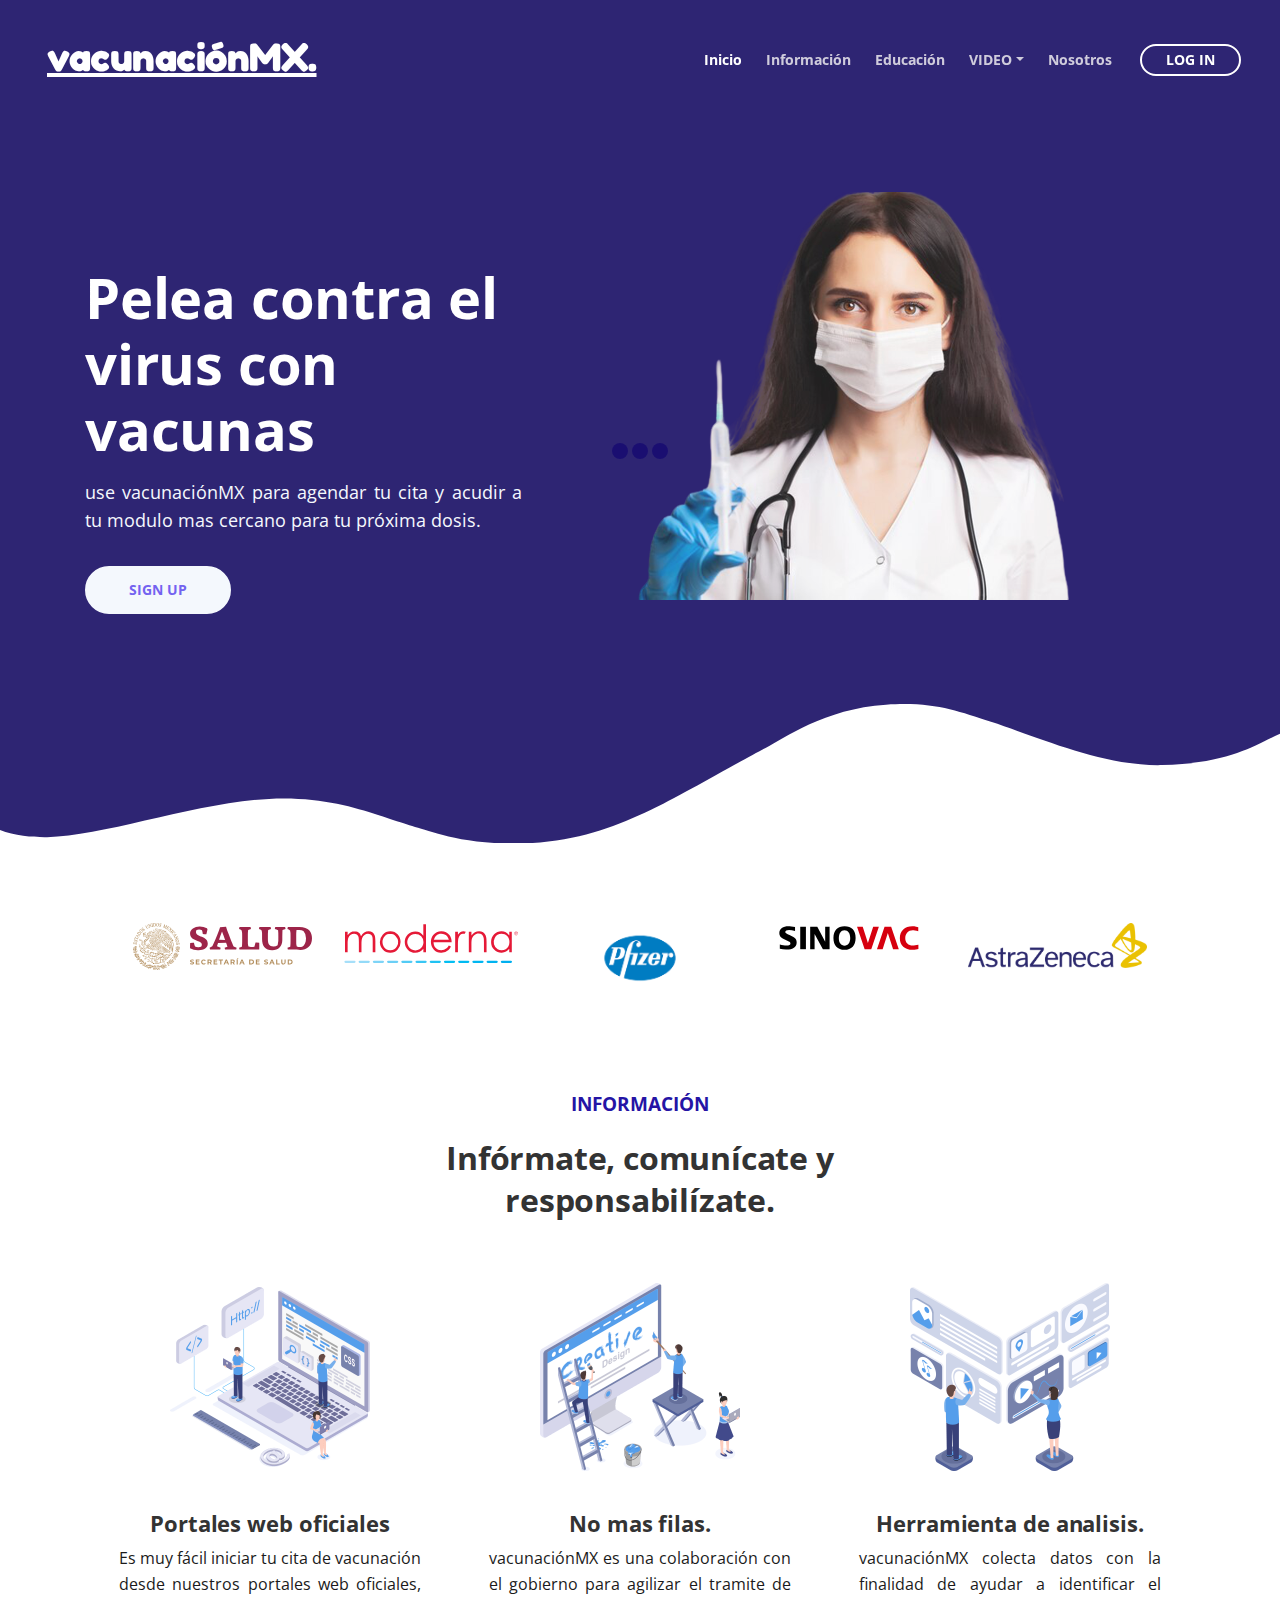
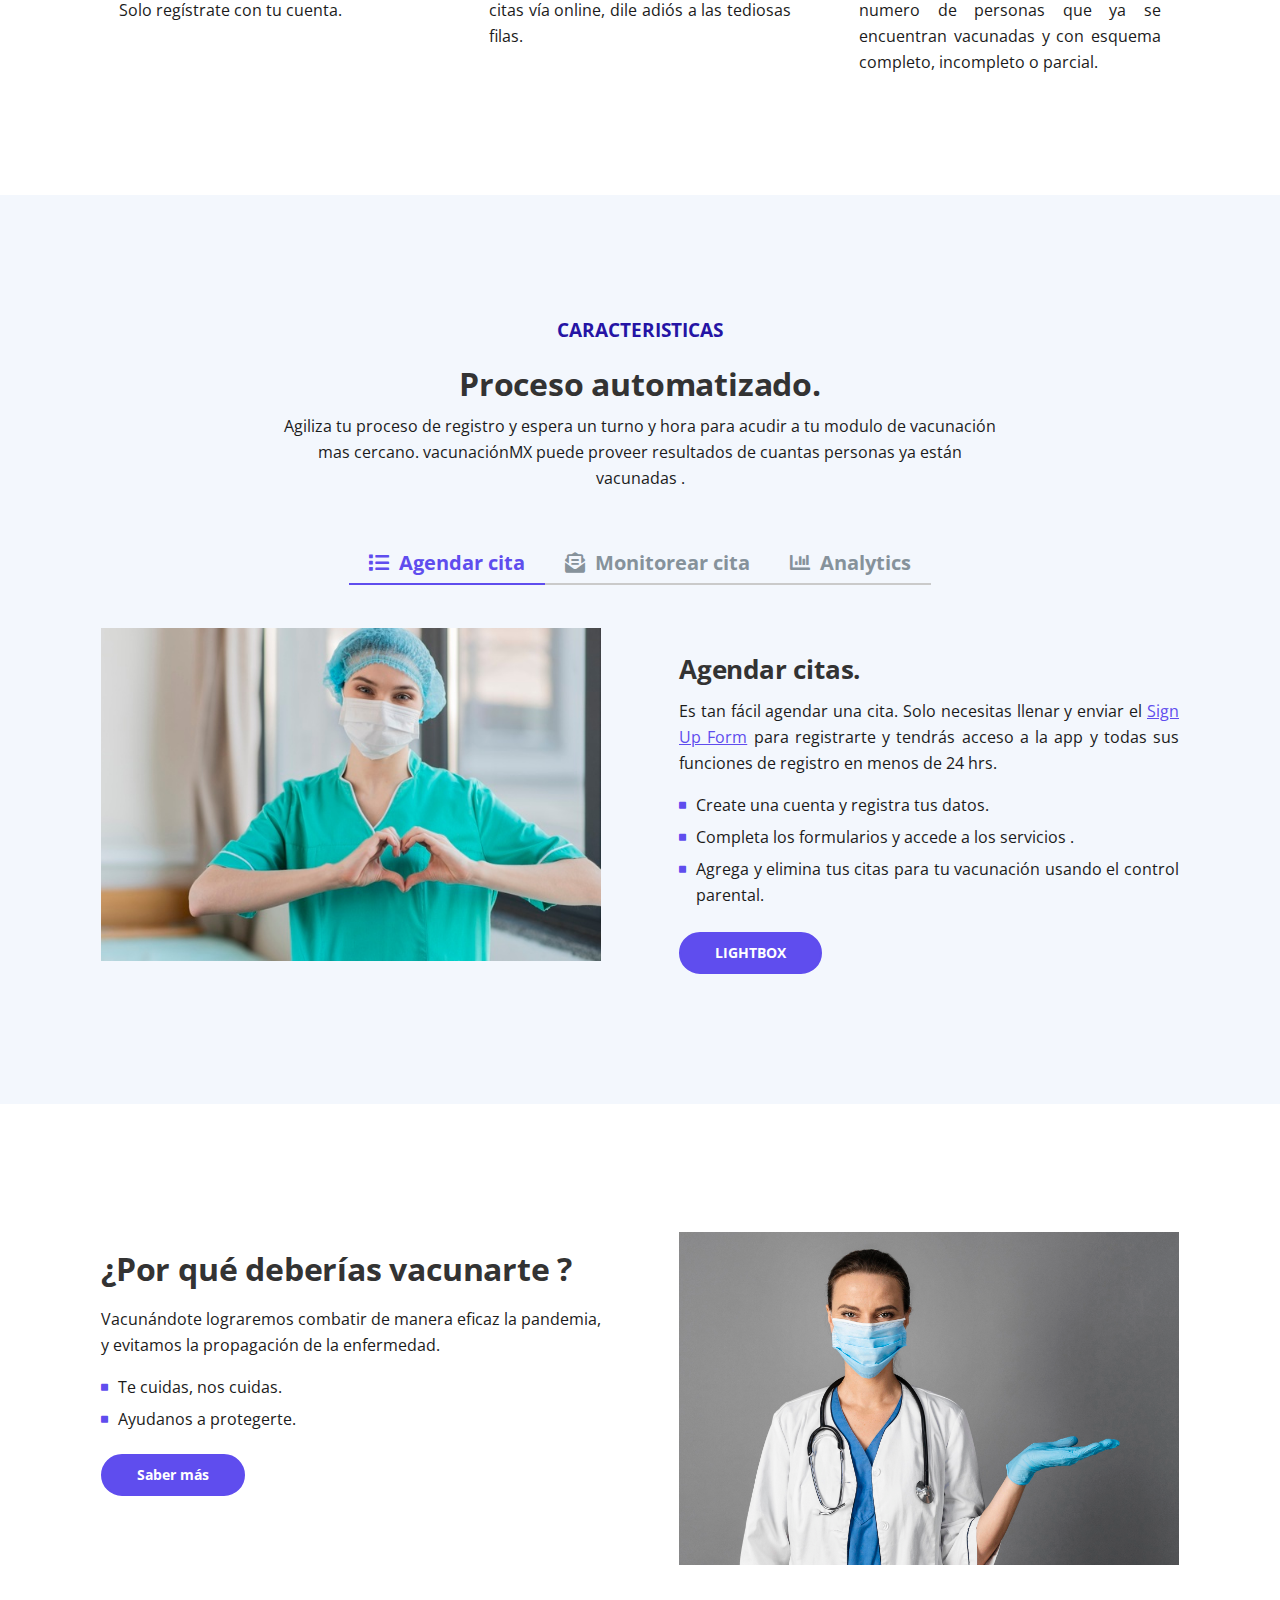
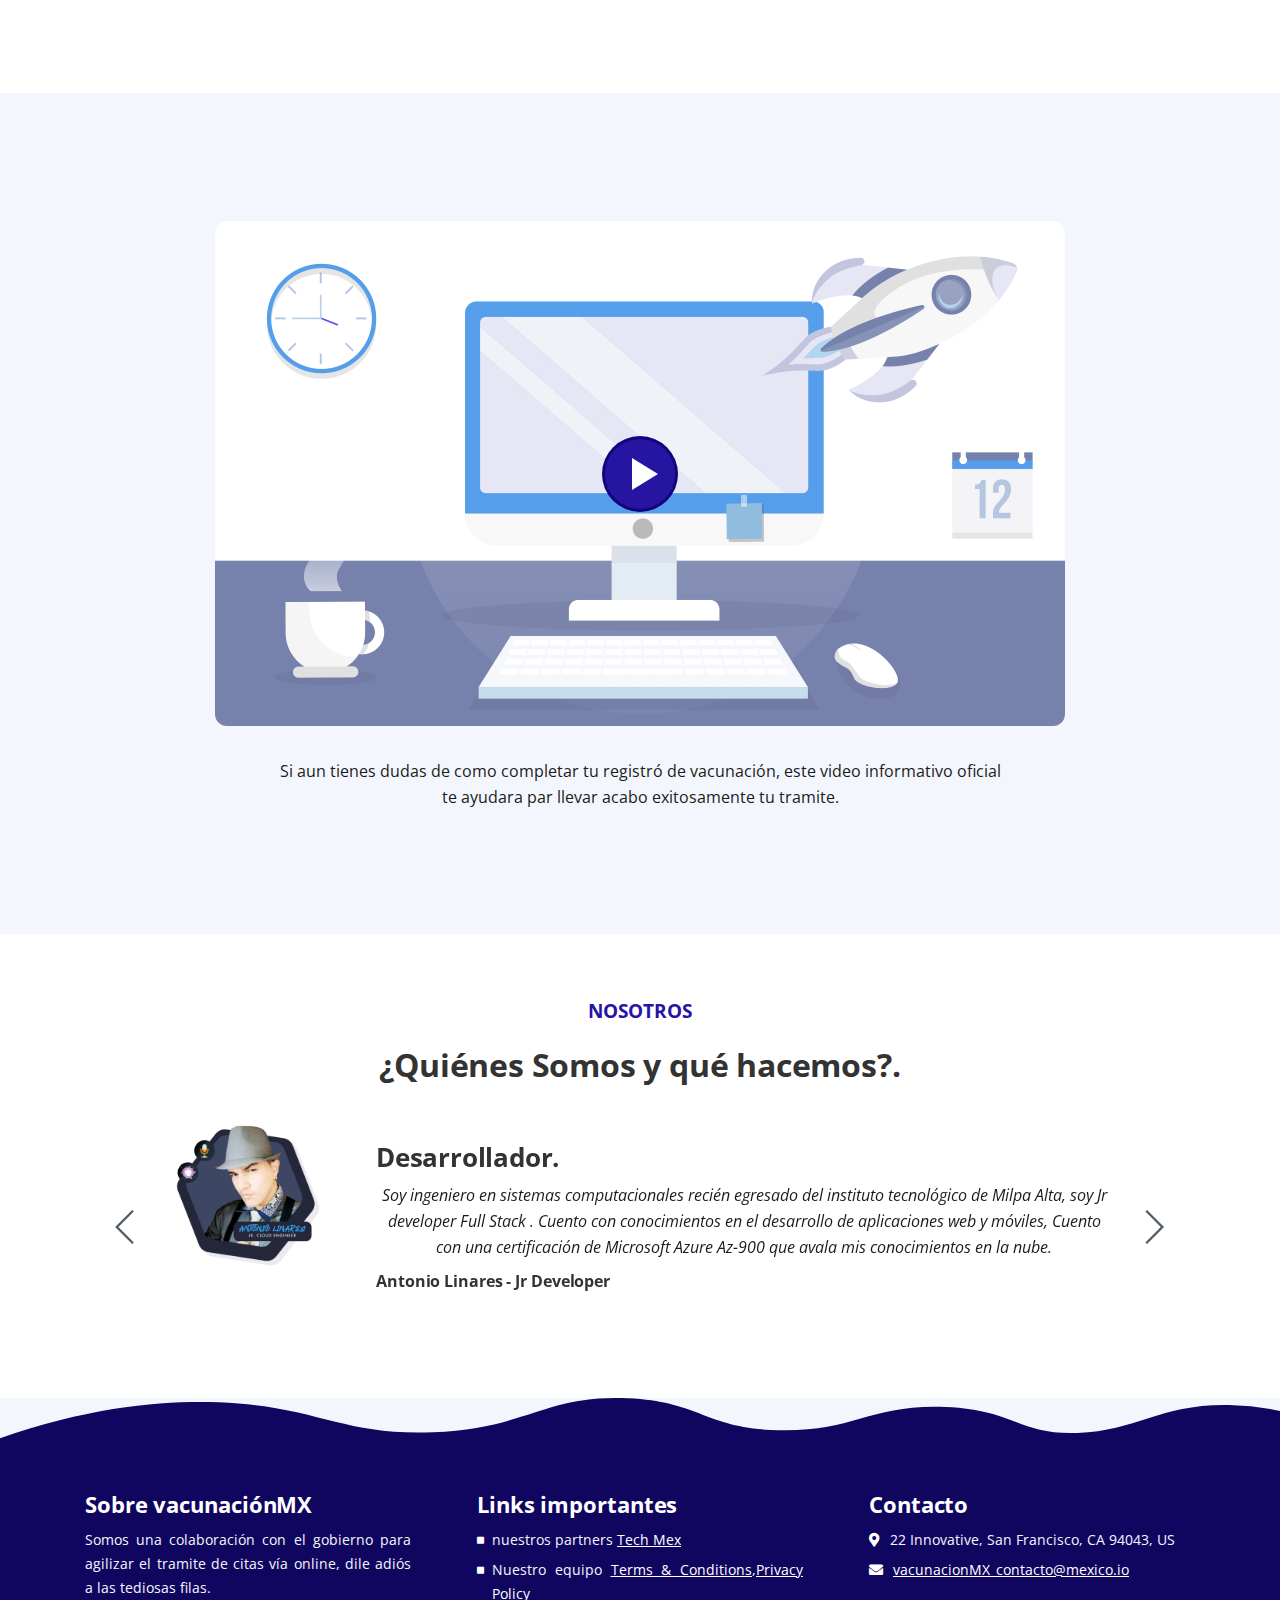
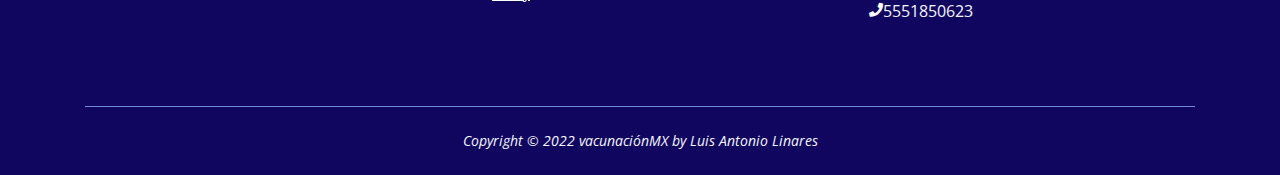
==== commit ba0f7f77: "se agrego la miniatura" ====
--- a/index.html
+++ b/index.html
@@ -50,12 +50,12 @@
     <meta name="description" content="Somos una colaboración con el gobierno para agilizar el tramite de citas vía online, dile adiós a las tediosas filas.">
 
     <!--imagen miniatura de la pagina-->
-    <meta property="og:image" content="">
+    <meta property="og:image" content="https://raw.githubusercontent.com/LuisAntonioLinaresCarbajal/vacunacionMX/master/images/blue-covid-banner.jpg">
     <meta property="og:image:width" content="1200">
     <meta property="og:image:height" content="630">
 
     <!--miniatura de la pagina-->
-    <link rel="image_src" href="">
+    <link rel="image_src" href="https://raw.githubusercontent.com/LuisAntonioLinaresCarbajal/vacunacionMX/master/images/blue-covid-banner.jpg">
 
 
 </head>
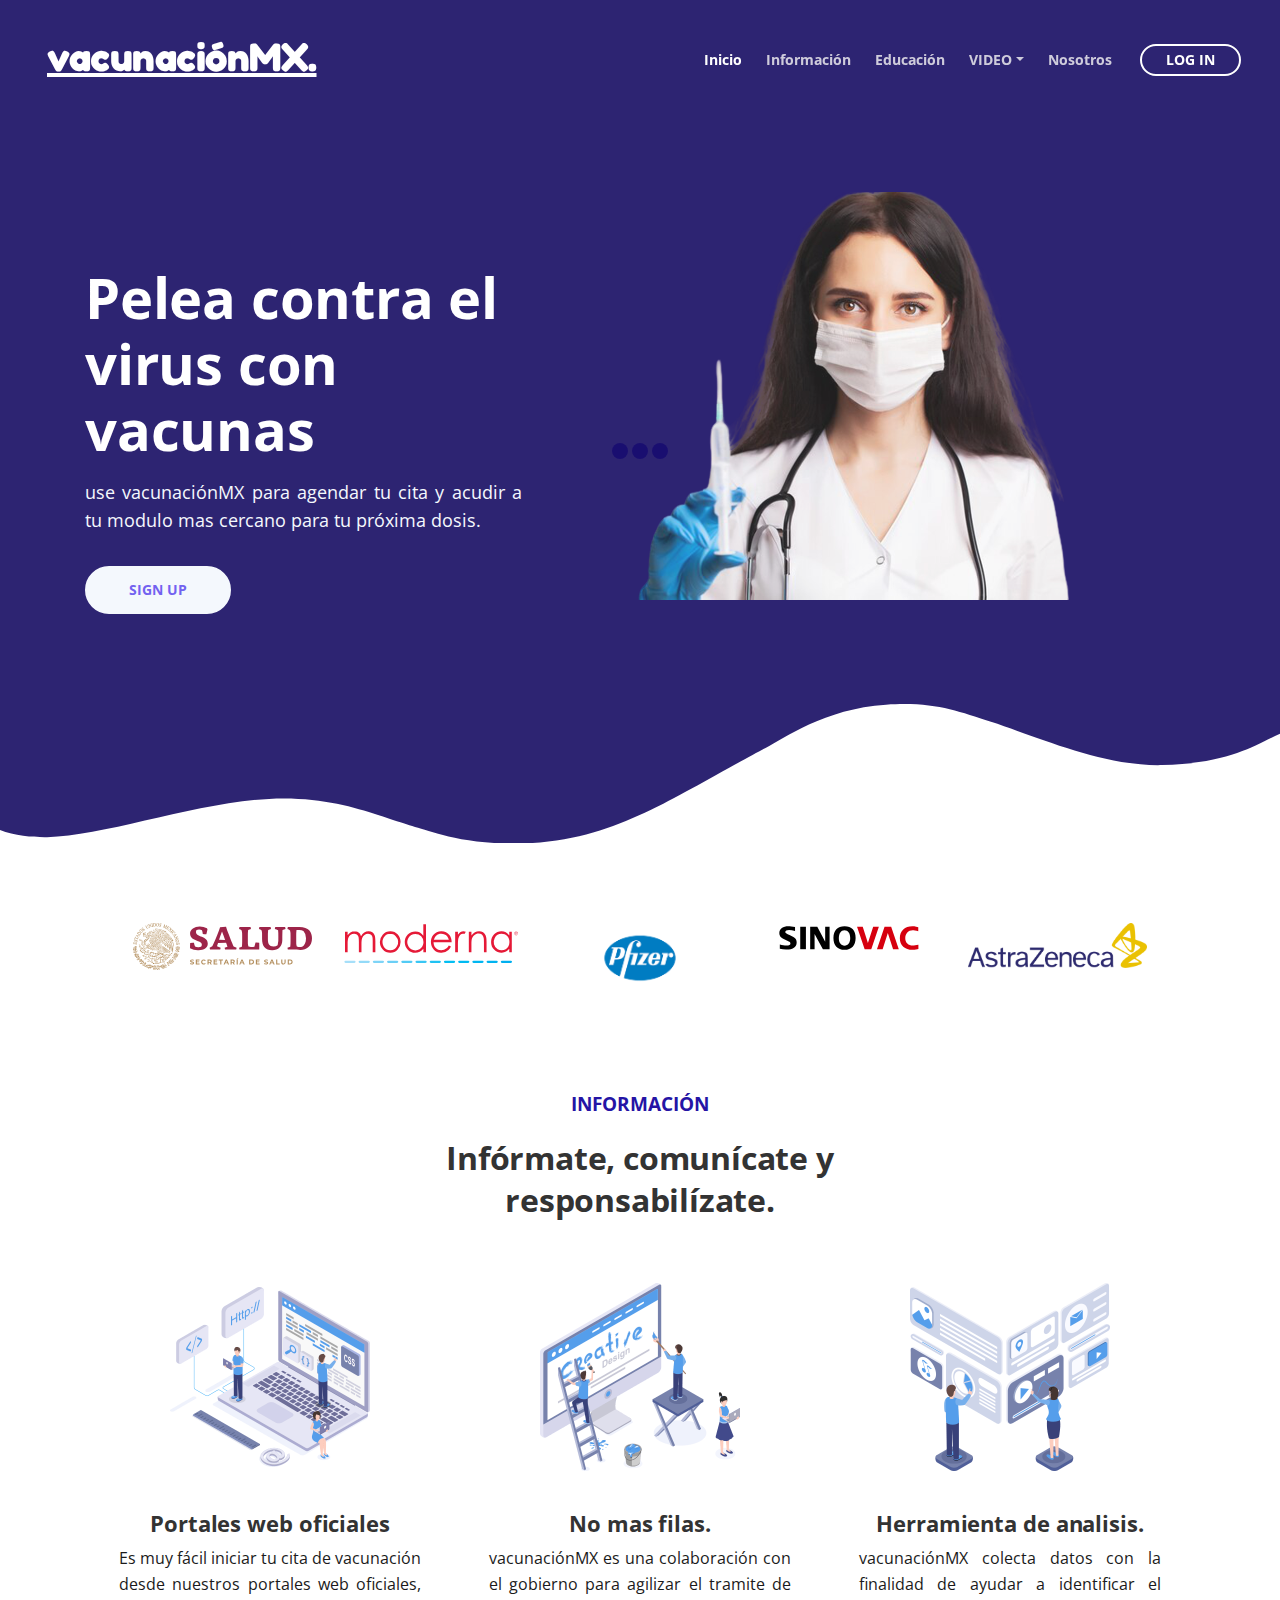
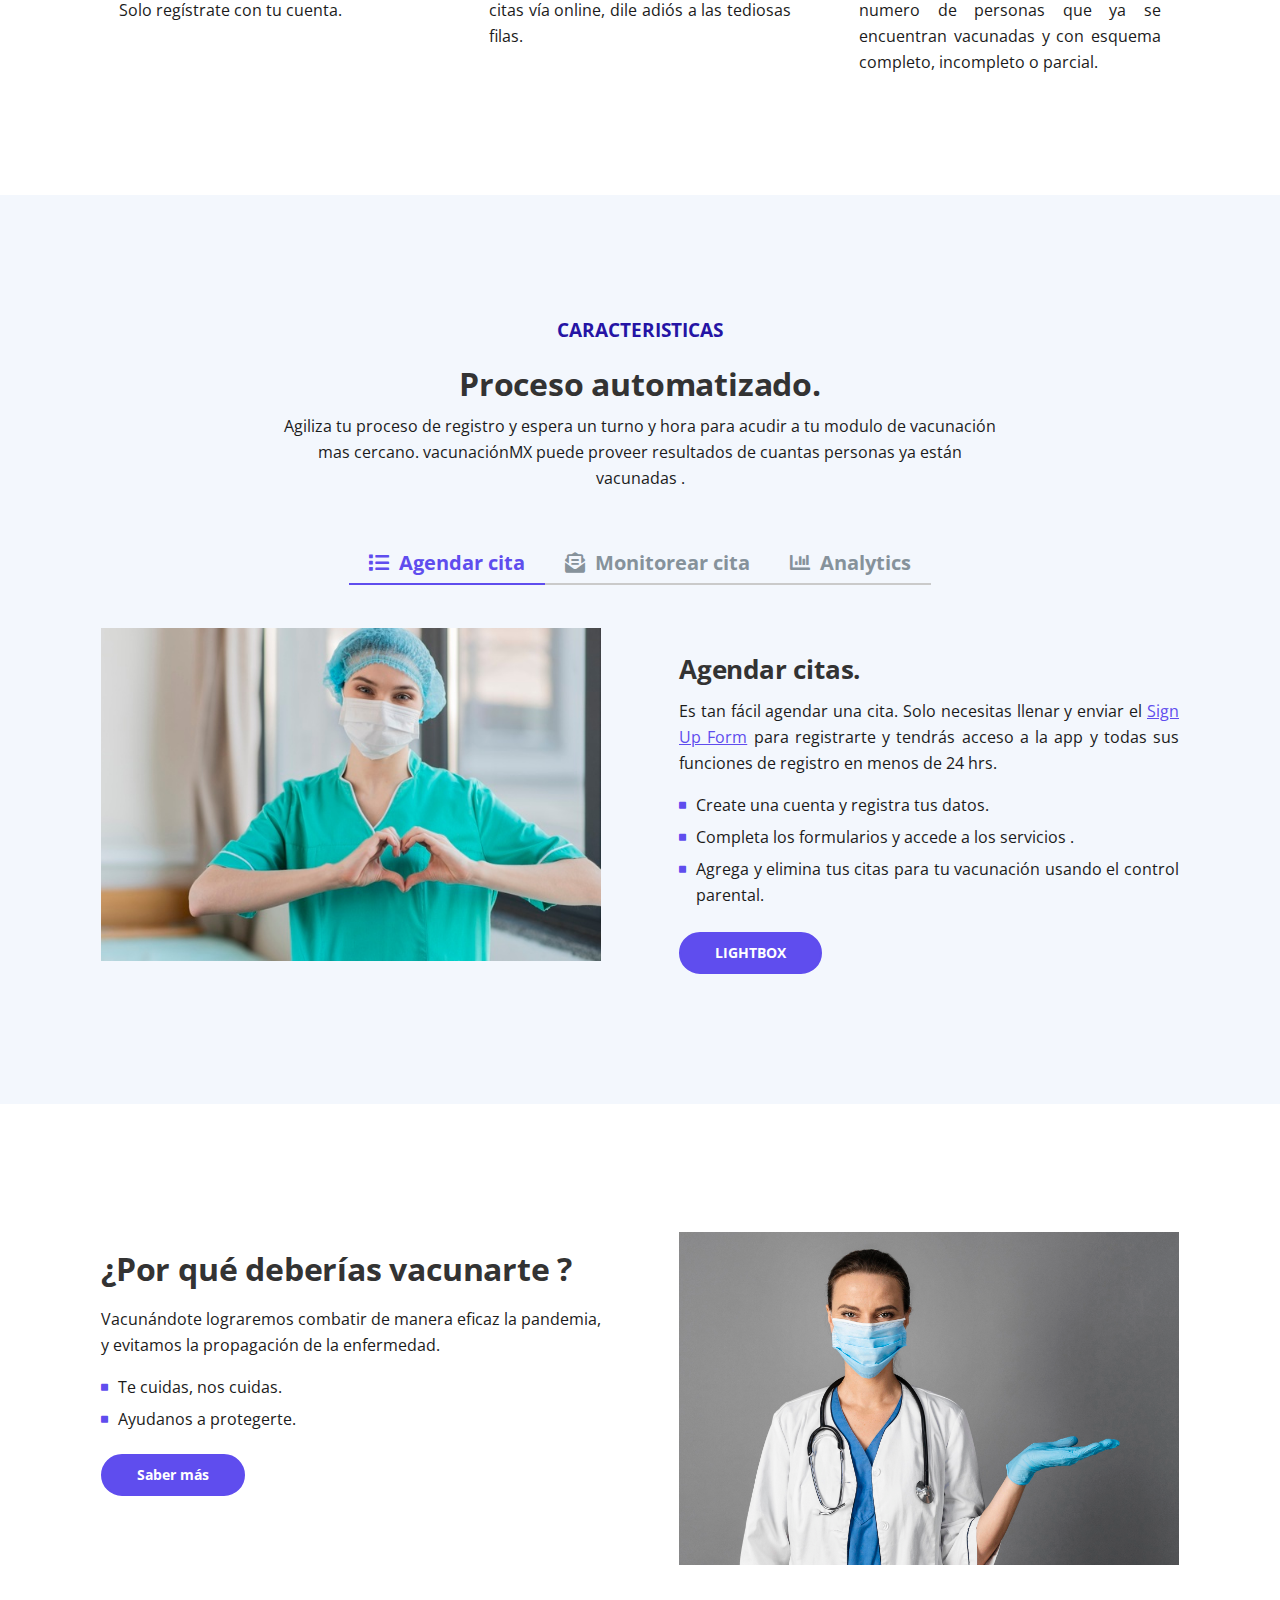
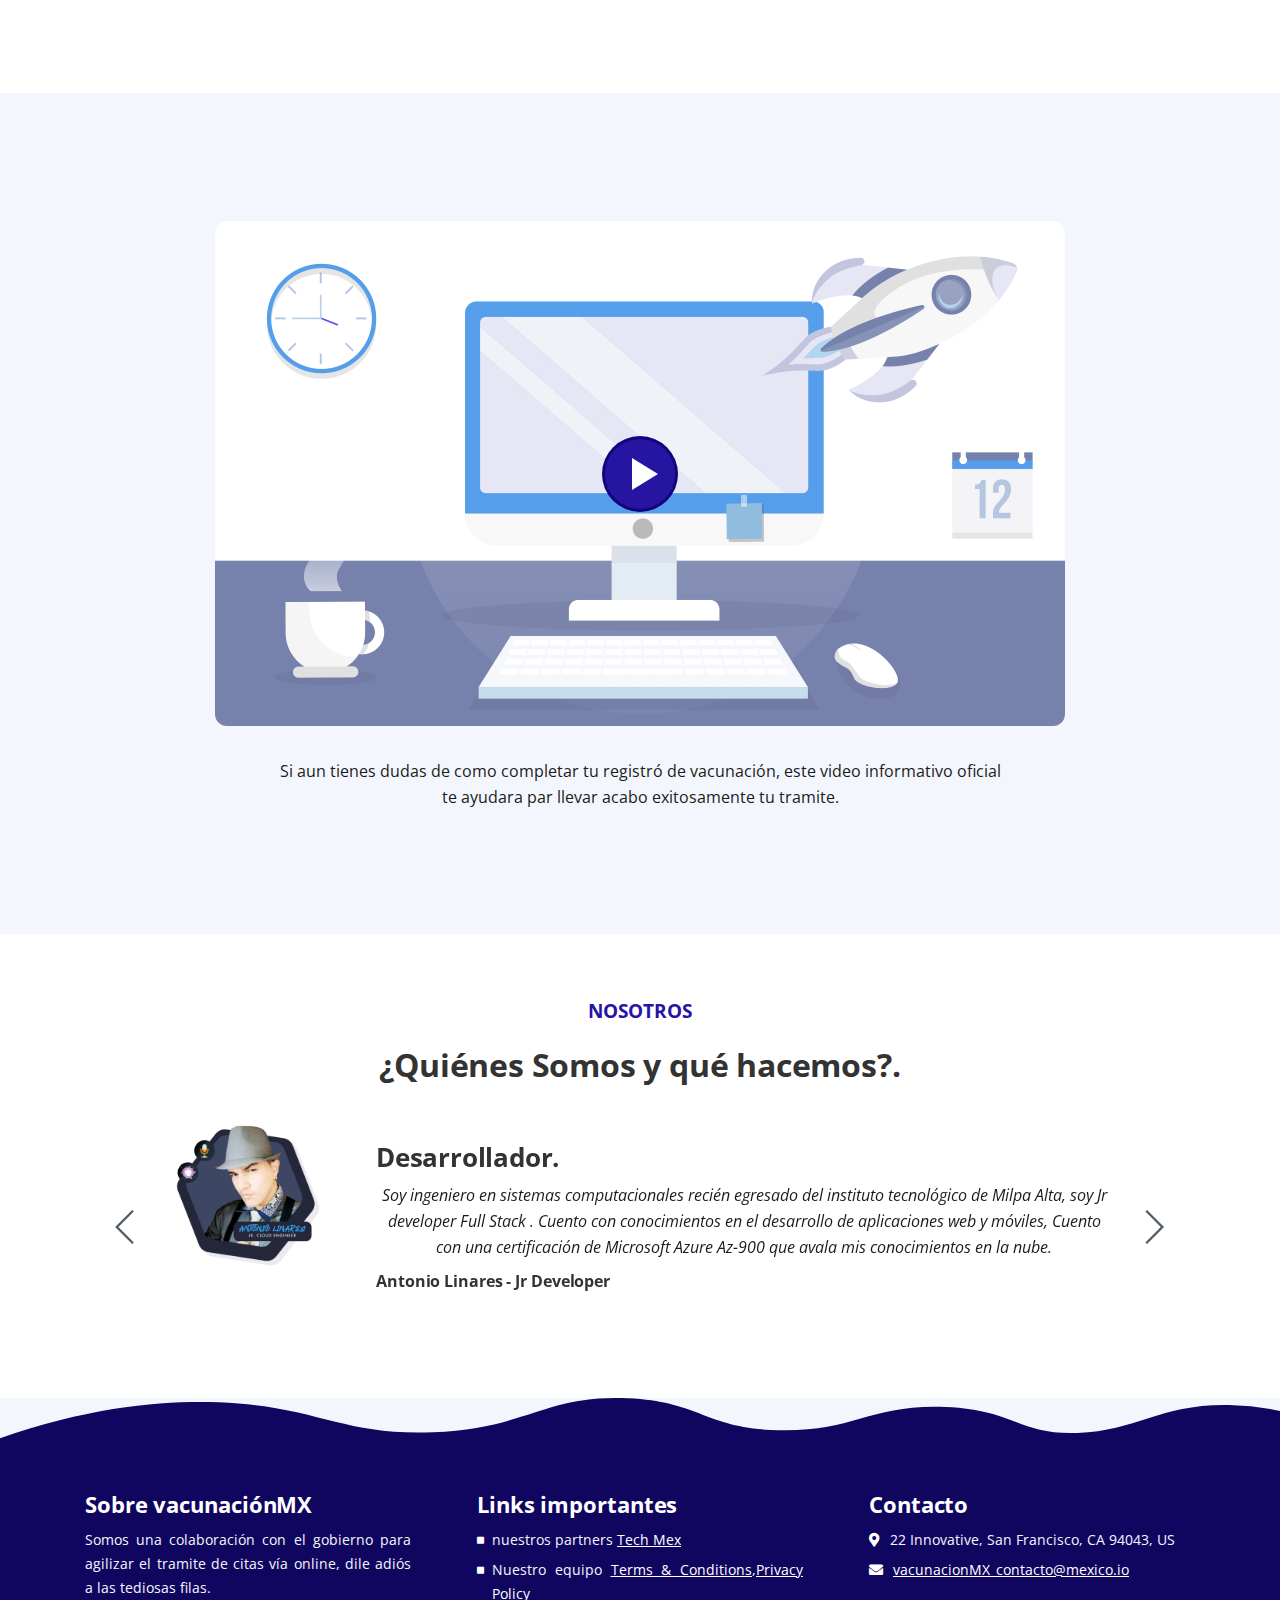
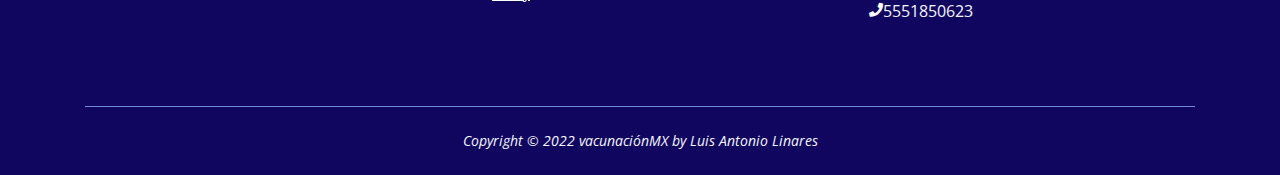
==== commit 75f5a02d: "se agrego miniatura" ====
--- a/index.html
+++ b/index.html
@@ -45,6 +45,7 @@
 
     <!--nombre del sitio web para mostrar al comparir url-->
     <meta name="title" content="vacunaciónMX.">
+
 
     <!--descripcion del sitio-->
     <meta name="description" content="Somos una colaboración con el gobierno para agilizar el tramite de citas vía online, dile adiós a las tediosas filas.">
